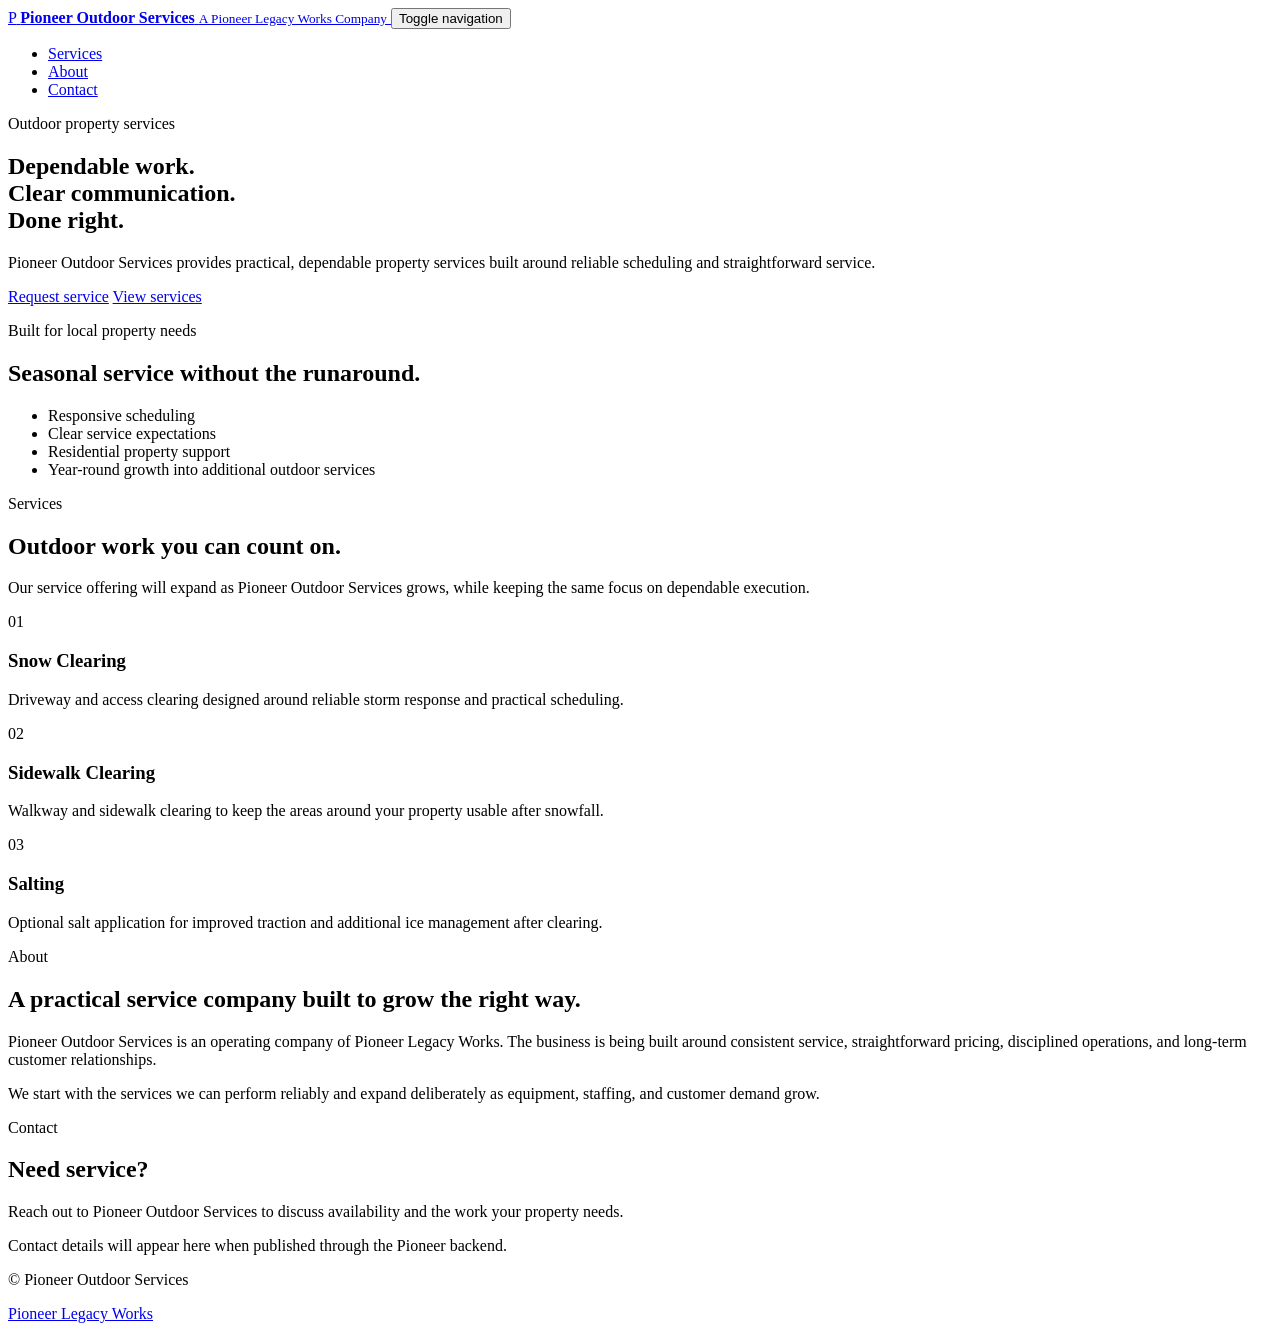
==== index.html @ f553a7f9 "Create Pioneer Outdoor Services homepage" ====
<!DOCTYPE html>
<html lang="en">
<head>
  <meta charset="UTF-8">
  <meta name="viewport" content="width=device-width, initial-scale=1.0">
  <meta name="description" content="Pioneer Outdoor Services provides dependable outdoor property services with practical scheduling, clear communication, and year-round support.">
  <title>Pioneer Outdoor Services</title>
  <link rel="stylesheet" href="styles.css">
  <script src="app.js" defer></script>
</head>
<body>
  <header class="site-header">
    <nav class="navbar page-shell" aria-label="Main navigation">
      <a class="brand" href="#top" aria-label="Pioneer Outdoor Services home">
        <span class="brand-mark" aria-hidden="true">P</span>
        <span class="brand-copy">
          <strong data-business-name>Pioneer Outdoor Services</strong>
          <small>A Pioneer Legacy Works Company</small>
        </span>
      </a>

      <button class="nav-toggle" type="button" aria-expanded="false" aria-controls="main-nav">
        <span class="sr-only">Toggle navigation</span>
        <span></span><span></span><span></span>
      </button>

      <ul class="nav-links" id="main-nav">
        <li><a href="#services">Services</a></li>
        <li><a href="#about">About</a></li>
        <li><a href="#contact">Contact</a></li>
      </ul>
    </nav>
  </header>

  <main id="top">
    <section class="hero">
      <div class="page-shell hero-layout">
        <div class="hero-copy">
          <p class="eyebrow">Outdoor property services</p>
          <h1>Dependable work.<br>Clear communication.<br>Done right.</h1>
          <p class="hero-lead" data-business-description>
            Pioneer Outdoor Services provides practical, dependable property services built around reliable scheduling and straightforward service.
          </p>
          <div class="hero-actions">
            <a class="button button-primary" href="#contact">Request service</a>
            <a class="button button-secondary" href="#services">View services</a>
          </div>
        </div>

        <aside class="hero-card" aria-label="Pioneer Outdoor Services highlights">
          <p class="card-kicker">Built for local property needs</p>
          <h2>Seasonal service without the runaround.</h2>
          <ul>
            <li>Responsive scheduling</li>
            <li>Clear service expectations</li>
            <li>Residential property support</li>
            <li>Year-round growth into additional outdoor services</li>
          </ul>
        </aside>
      </div>
    </section>

    <section class="section" id="services" aria-labelledby="services-heading">
      <div class="page-shell">
        <div class="section-heading">
          <div>
            <p class="section-label">Services</p>
            <h2 id="services-heading">Outdoor work you can count on.</h2>
          </div>
          <p>Our service offering will expand as Pioneer Outdoor Services grows, while keeping the same focus on dependable execution.</p>
        </div>

        <div class="service-grid">
          <article class="service-card">
            <span class="service-number">01</span>
            <h3>Snow Clearing</h3>
            <p>Driveway and access clearing designed around reliable storm response and practical scheduling.</p>
          </article>
          <article class="service-card">
            <span class="service-number">02</span>
            <h3>Sidewalk Clearing</h3>
            <p>Walkway and sidewalk clearing to keep the areas around your property usable after snowfall.</p>
          </article>
          <article class="service-card">
            <span class="service-number">03</span>
            <h3>Salting</h3>
            <p>Optional salt application for improved traction and additional ice management after clearing.</p>
          </article>
        </div>
      </div>
    </section>

    <section class="section section-dark" id="about" aria-labelledby="about-heading">
      <div class="page-shell about-layout">
        <div>
          <p class="section-label">About</p>
          <h2 id="about-heading">A practical service company built to grow the right way.</h2>
        </div>
        <div class="about-copy">
          <p>Pioneer Outdoor Services is an operating company of Pioneer Legacy Works. The business is being built around consistent service, straightforward pricing, disciplined operations, and long-term customer relationships.</p>
          <p>We start with the services we can perform reliably and expand deliberately as equipment, staffing, and customer demand grow.</p>
        </div>
      </div>
    </section>

    <section class="section" id="contact" aria-labelledby="contact-heading">
      <div class="page-shell contact-panel">
        <div>
          <p class="section-label">Contact</p>
          <h2 id="contact-heading">Need service?</h2>
          <p>Reach out to Pioneer Outdoor Services to discuss availability and the work your property needs.</p>
        </div>

        <div class="contact-card" id="contact-card">
          <p class="contact-placeholder">Contact details will appear here when published through the Pioneer backend.</p>
        </div>
      </div>
    </section>
  </main>

  <footer class="site-footer">
    <div class="page-shell footer-row">
      <p>&copy; <span id="year"></span> <span data-business-name>Pioneer Outdoor Services</span></p>
      <a href="https://pioneerlegacyworks.com">Pioneer Legacy Works</a>
    </div>
  </footer>
</body>
</html>
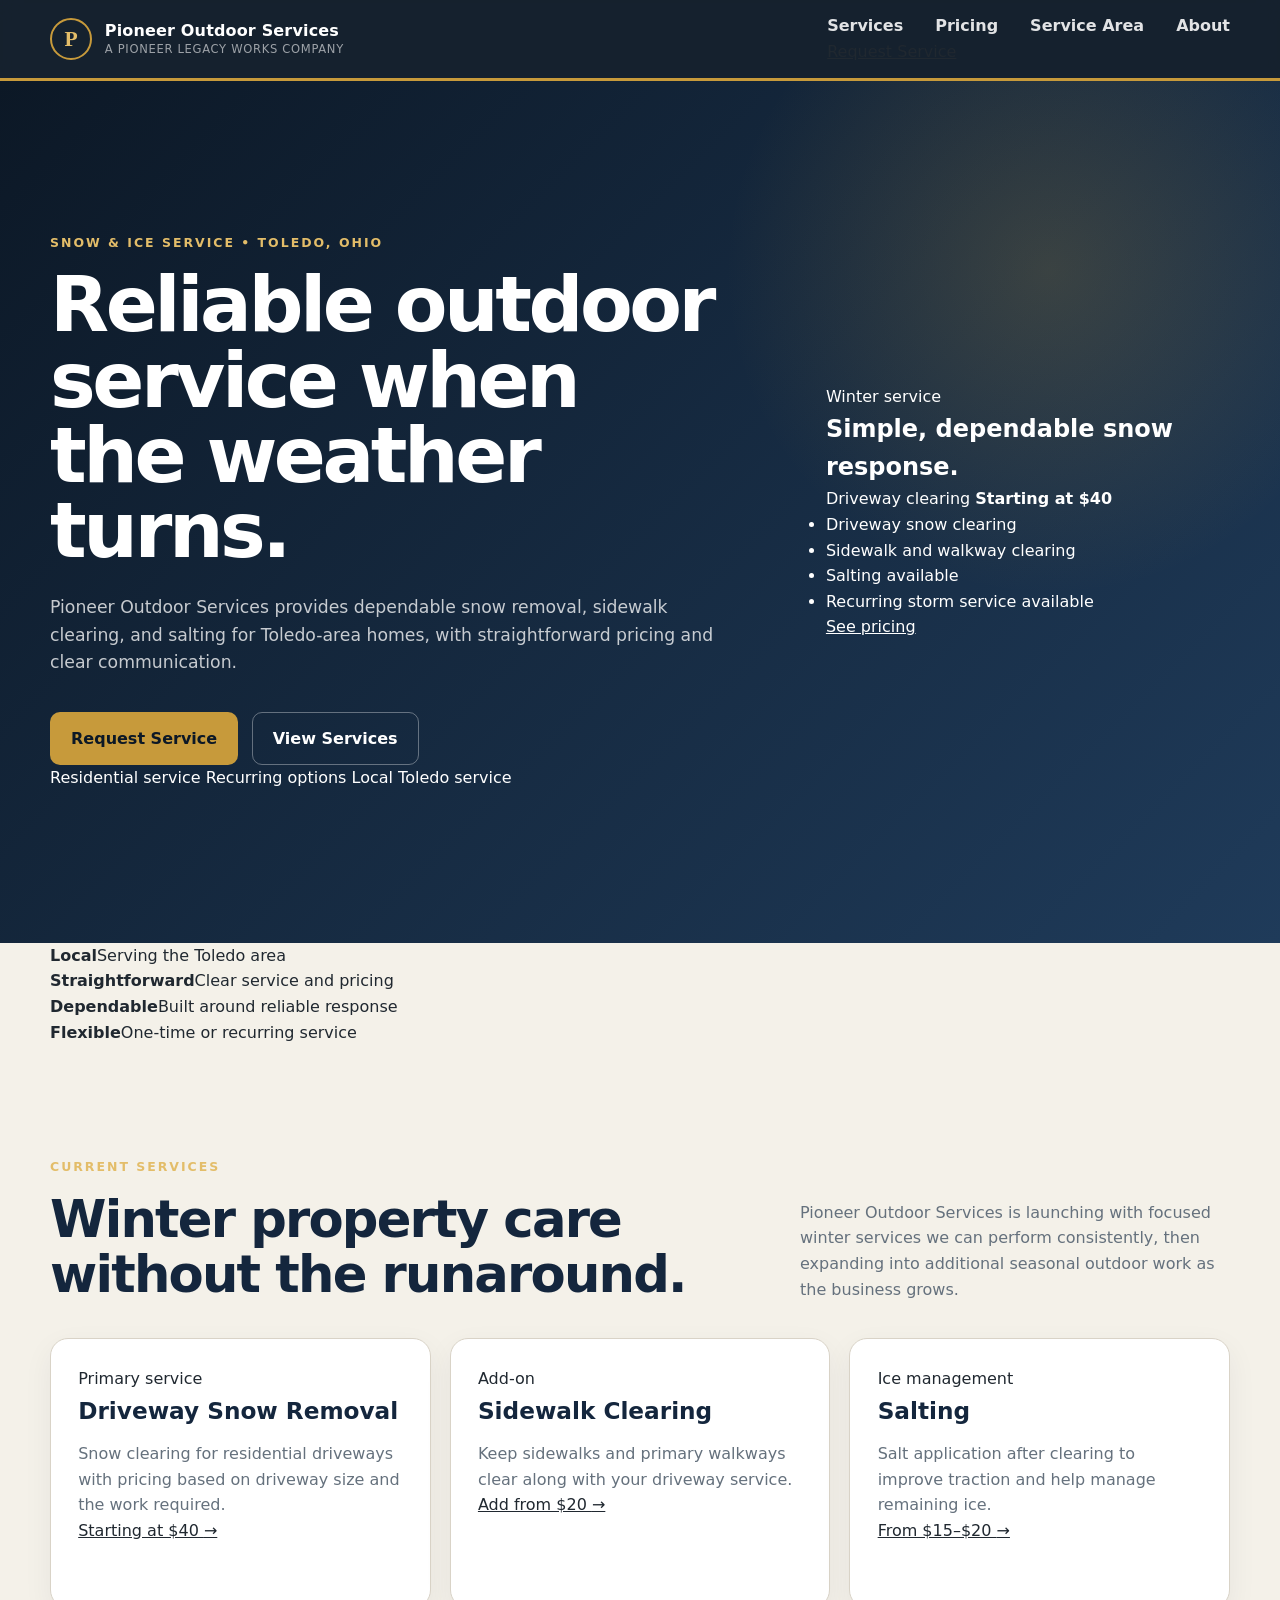
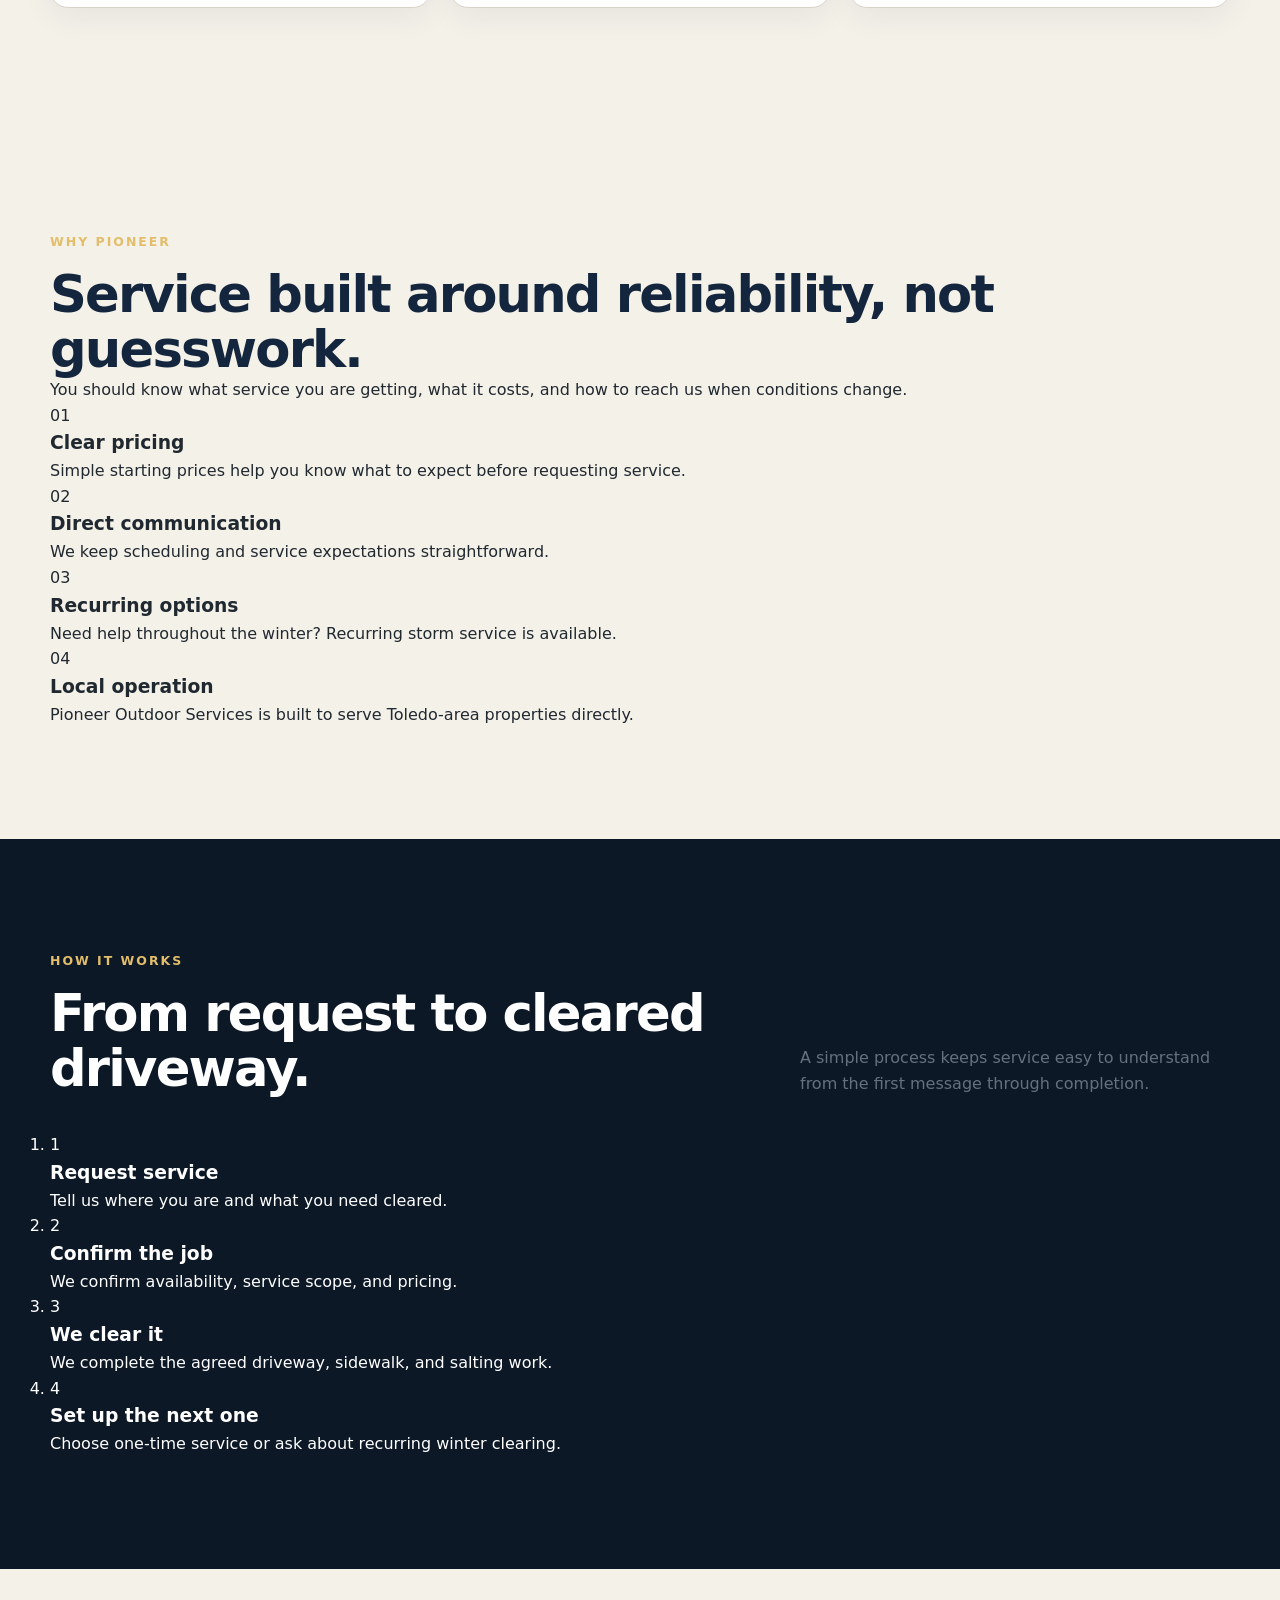
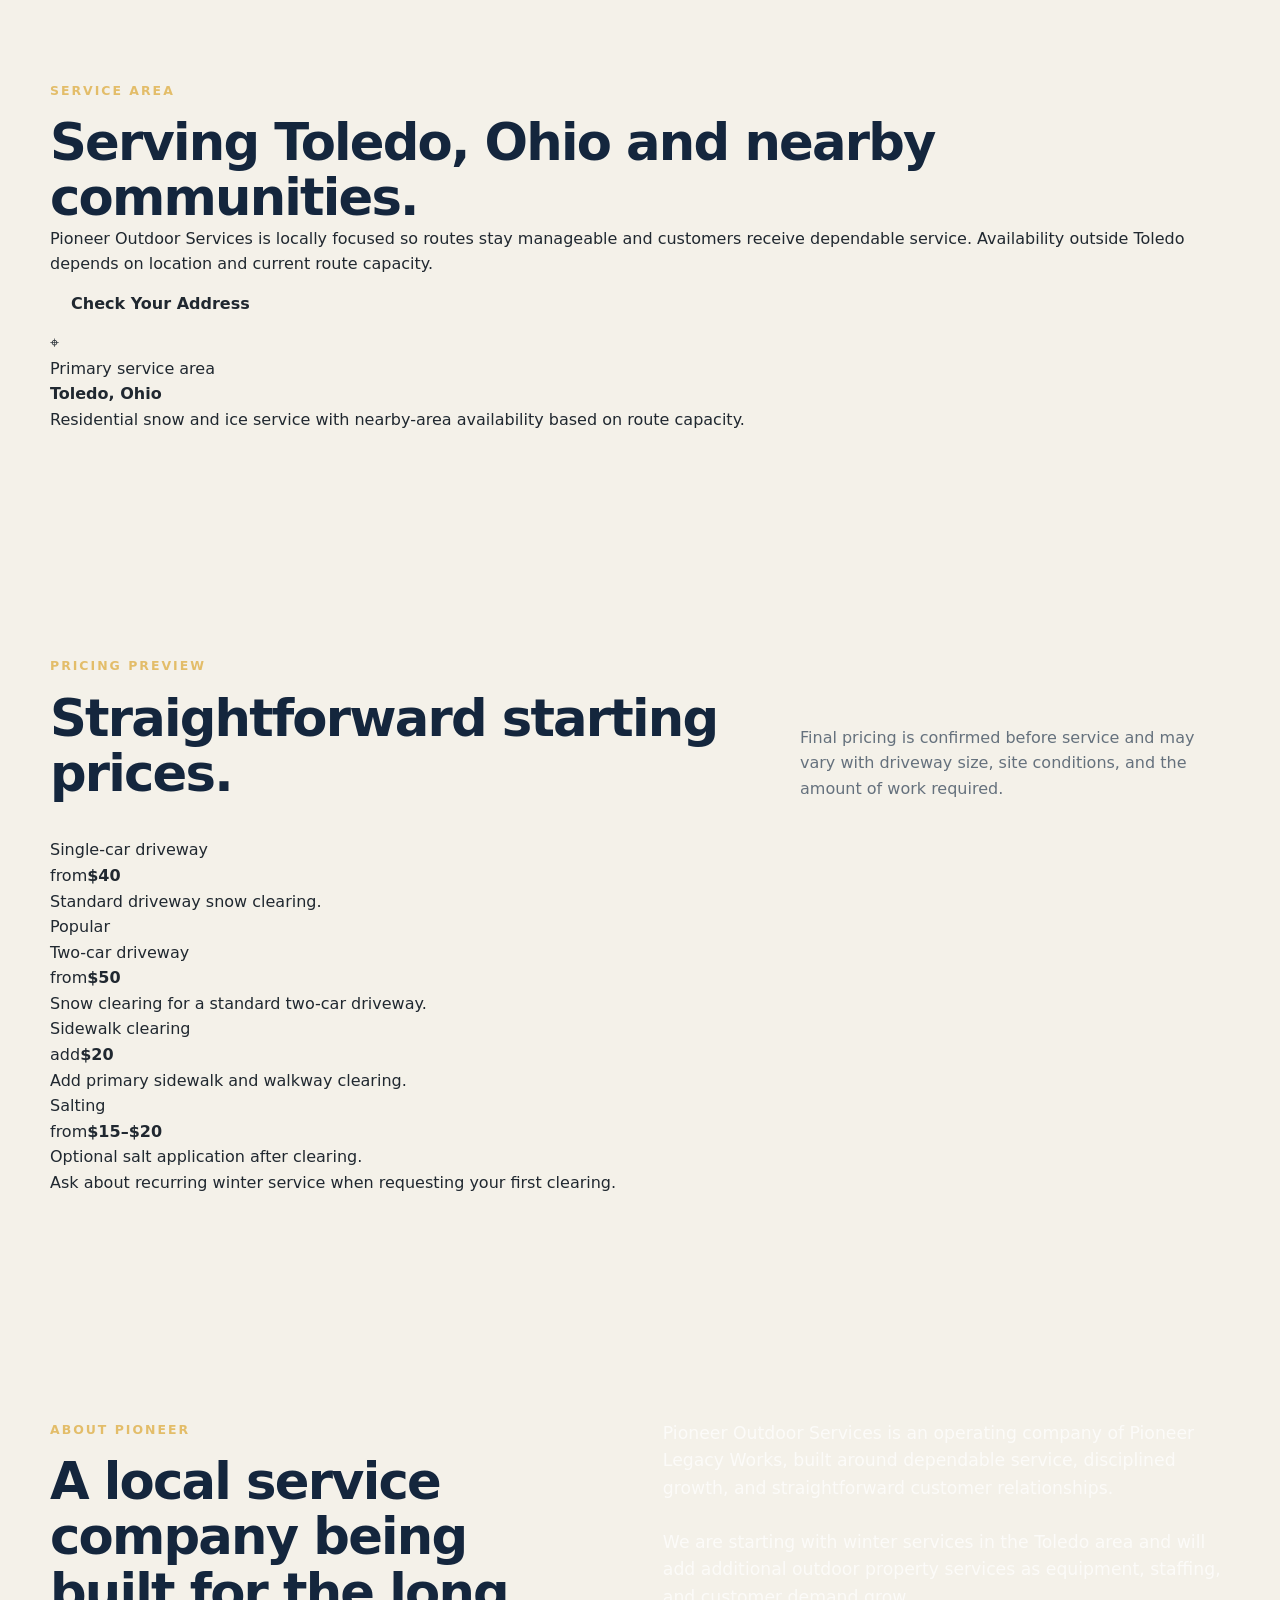
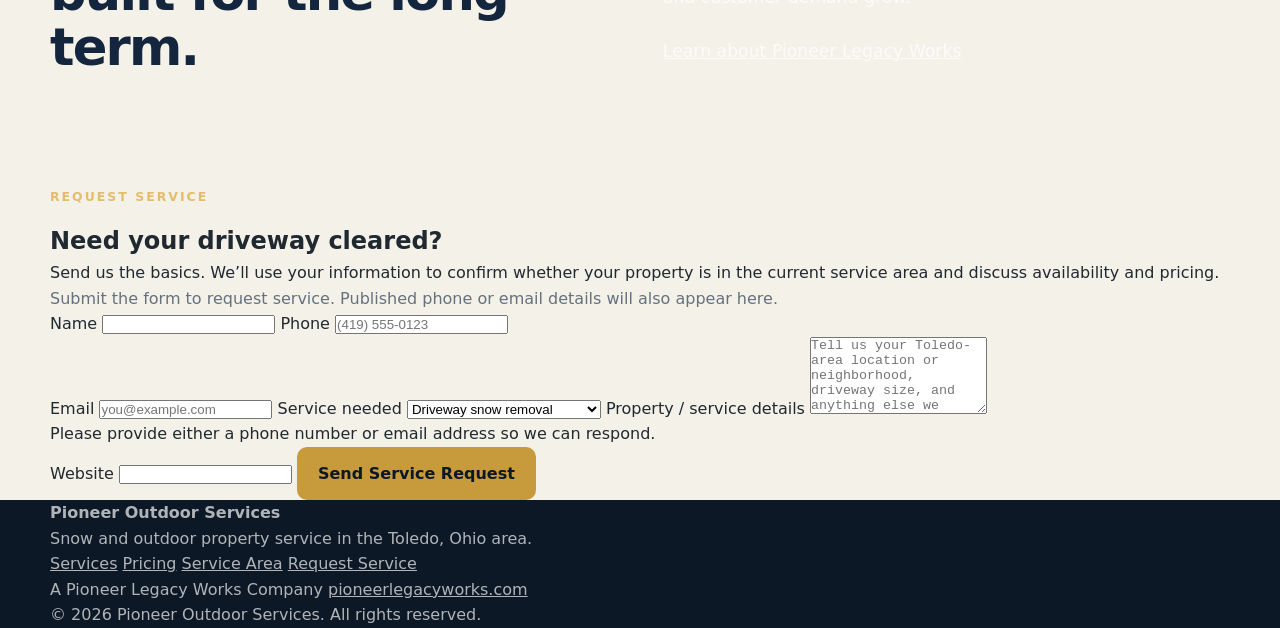
==== commit 5abcf1af: "Build conversion-focused Outdoor Services homepage" ====
--- a/index.html
+++ b/index.html
@@ -3,8 +3,8 @@
 <head>
   <meta charset="UTF-8">
   <meta name="viewport" content="width=device-width, initial-scale=1.0">
-  <meta name="description" content="Pioneer Outdoor Services provides dependable outdoor property services with practical scheduling, clear communication, and year-round support.">
-  <title>Pioneer Outdoor Services</title>
+  <meta name="description" content="Pioneer Outdoor Services provides reliable snow removal, sidewalk clearing, and salting in Toledo, Ohio.">
+  <title>Pioneer Outdoor Services | Toledo, Ohio</title>
   <link rel="stylesheet" href="styles.css">
   <script src="app.js" defer></script>
 </head>
@@ -21,42 +21,67 @@
 
       <button class="nav-toggle" type="button" aria-expanded="false" aria-controls="main-nav">
         <span class="sr-only">Toggle navigation</span>
-        <span></span><span></span><span></span>
+        <span aria-hidden="true"></span>
+        <span aria-hidden="true"></span>
+        <span aria-hidden="true"></span>
       </button>
 
-      <ul class="nav-links" id="main-nav">
-        <li><a href="#services">Services</a></li>
-        <li><a href="#about">About</a></li>
-        <li><a href="#contact">Contact</a></li>
-      </ul>
+      <div class="nav-menu" id="main-nav">
+        <ul class="nav-links">
+          <li><a href="#services">Services</a></li>
+          <li><a href="#pricing">Pricing</a></li>
+          <li><a href="#service-area">Service Area</a></li>
+          <li><a href="#about">About</a></li>
+        </ul>
+        <a class="nav-cta" href="#request-service">Request Service</a>
+      </div>
     </nav>
   </header>
 
   <main id="top">
-    <section class="hero">
+    <section class="hero" aria-labelledby="hero-heading">
       <div class="page-shell hero-layout">
         <div class="hero-copy">
-          <p class="eyebrow">Outdoor property services</p>
-          <h1>Dependable work.<br>Clear communication.<br>Done right.</h1>
+          <p class="eyebrow">Snow & ice service • Toledo, Ohio</p>
+          <h1 id="hero-heading">Reliable outdoor service when the weather turns.</h1>
           <p class="hero-lead" data-business-description>
-            Pioneer Outdoor Services provides practical, dependable property services built around reliable scheduling and straightforward service.
+            Pioneer Outdoor Services provides dependable snow removal, sidewalk clearing, and salting for Toledo-area homes, with straightforward pricing and clear communication.
           </p>
           <div class="hero-actions">
-            <a class="button button-primary" href="#contact">Request service</a>
-            <a class="button button-secondary" href="#services">View services</a>
-          </div>
-        </div>
-
-        <aside class="hero-card" aria-label="Pioneer Outdoor Services highlights">
-          <p class="card-kicker">Built for local property needs</p>
-          <h2>Seasonal service without the runaround.</h2>
-          <ul>
-            <li>Responsive scheduling</li>
-            <li>Clear service expectations</li>
-            <li>Residential property support</li>
-            <li>Year-round growth into additional outdoor services</li>
+            <a class="button button-primary" href="#request-service">Request Service</a>
+            <a class="button button-secondary" href="#services">View Services</a>
+          </div>
+          <div class="hero-meta" aria-label="Service highlights">
+            <span>Residential service</span>
+            <span>Recurring options</span>
+            <span>Local Toledo service</span>
+          </div>
+        </div>
+
+        <aside class="hero-panel" aria-label="Winter service summary">
+          <p class="panel-label">Winter service</p>
+          <h2>Simple, dependable snow response.</h2>
+          <div class="hero-price">
+            <span>Driveway clearing</span>
+            <strong>Starting at $40</strong>
+          </div>
+          <ul class="check-list">
+            <li>Driveway snow clearing</li>
+            <li>Sidewalk and walkway clearing</li>
+            <li>Salting available</li>
+            <li>Recurring storm service available</li>
           </ul>
+          <a class="text-link" href="#pricing">See pricing</a>
         </aside>
+      </div>
+    </section>
+
+    <section class="trust-strip" aria-label="Why choose Pioneer Outdoor Services">
+      <div class="page-shell trust-grid">
+        <div><strong>Local</strong><span>Serving the Toledo area</span></div>
+        <div><strong>Straightforward</strong><span>Clear service and pricing</span></div>
+        <div><strong>Dependable</strong><span>Built around reliable response</span></div>
+        <div><strong>Flexible</strong><span>One-time or recurring service</span></div>
       </div>
     </section>
 
@@ -64,64 +89,253 @@
       <div class="page-shell">
         <div class="section-heading">
           <div>
-            <p class="section-label">Services</p>
-            <h2 id="services-heading">Outdoor work you can count on.</h2>
-          </div>
-          <p>Our service offering will expand as Pioneer Outdoor Services grows, while keeping the same focus on dependable execution.</p>
+            <p class="section-label">Current services</p>
+            <h2 id="services-heading">Winter property care without the runaround.</h2>
+          </div>
+          <p>Pioneer Outdoor Services is launching with focused winter services we can perform consistently, then expanding into additional seasonal outdoor work as the business grows.</p>
         </div>
 
         <div class="service-grid">
+          <article class="service-card featured-card">
+            <span class="service-tag">Primary service</span>
+            <h3>Driveway Snow Removal</h3>
+            <p>Snow clearing for residential driveways with pricing based on driveway size and the work required.</p>
+            <a href="#pricing">Starting at $40 <span aria-hidden="true">→</span></a>
+          </article>
+
           <article class="service-card">
-            <span class="service-number">01</span>
-            <h3>Snow Clearing</h3>
-            <p>Driveway and access clearing designed around reliable storm response and practical scheduling.</p>
-          </article>
+            <span class="service-tag">Add-on</span>
+            <h3>Sidewalk Clearing</h3>
+            <p>Keep sidewalks and primary walkways clear along with your driveway service.</p>
+            <a href="#pricing">Add from $20 <span aria-hidden="true">→</span></a>
+          </article>
+
           <article class="service-card">
-            <span class="service-number">02</span>
-            <h3>Sidewalk Clearing</h3>
-            <p>Walkway and sidewalk clearing to keep the areas around your property usable after snowfall.</p>
-          </article>
-          <article class="service-card">
-            <span class="service-number">03</span>
+            <span class="service-tag">Ice management</span>
             <h3>Salting</h3>
-            <p>Optional salt application for improved traction and additional ice management after clearing.</p>
-          </article>
-        </div>
-      </div>
-    </section>
-
-    <section class="section section-dark" id="about" aria-labelledby="about-heading">
+            <p>Salt application after clearing to improve traction and help manage remaining ice.</p>
+            <a href="#pricing">From $15–$20 <span aria-hidden="true">→</span></a>
+          </article>
+        </div>
+      </div>
+    </section>
+
+    <section class="section section-soft" id="why-pioneer" aria-labelledby="why-heading">
+      <div class="page-shell why-layout">
+        <div>
+          <p class="section-label">Why Pioneer</p>
+          <h2 id="why-heading">Service built around reliability, not guesswork.</h2>
+          <p class="section-intro">You should know what service you are getting, what it costs, and how to reach us when conditions change.</p>
+        </div>
+
+        <div class="reason-grid">
+          <article>
+            <span>01</span>
+            <h3>Clear pricing</h3>
+            <p>Simple starting prices help you know what to expect before requesting service.</p>
+          </article>
+          <article>
+            <span>02</span>
+            <h3>Direct communication</h3>
+            <p>We keep scheduling and service expectations straightforward.</p>
+          </article>
+          <article>
+            <span>03</span>
+            <h3>Recurring options</h3>
+            <p>Need help throughout the winter? Recurring storm service is available.</p>
+          </article>
+          <article>
+            <span>04</span>
+            <h3>Local operation</h3>
+            <p>Pioneer Outdoor Services is built to serve Toledo-area properties directly.</p>
+          </article>
+        </div>
+      </div>
+    </section>
+
+    <section class="section section-dark" id="how-it-works" aria-labelledby="process-heading">
+      <div class="page-shell">
+        <div class="section-heading dark-heading">
+          <div>
+            <p class="section-label">How it works</p>
+            <h2 id="process-heading">From request to cleared driveway.</h2>
+          </div>
+          <p>A simple process keeps service easy to understand from the first message through completion.</p>
+        </div>
+
+        <ol class="process-grid">
+          <li>
+            <span class="process-number">1</span>
+            <h3>Request service</h3>
+            <p>Tell us where you are and what you need cleared.</p>
+          </li>
+          <li>
+            <span class="process-number">2</span>
+            <h3>Confirm the job</h3>
+            <p>We confirm availability, service scope, and pricing.</p>
+          </li>
+          <li>
+            <span class="process-number">3</span>
+            <h3>We clear it</h3>
+            <p>We complete the agreed driveway, sidewalk, and salting work.</p>
+          </li>
+          <li>
+            <span class="process-number">4</span>
+            <h3>Set up the next one</h3>
+            <p>Choose one-time service or ask about recurring winter clearing.</p>
+          </li>
+        </ol>
+      </div>
+    </section>
+
+    <section class="section" id="service-area" aria-labelledby="area-heading">
+      <div class="page-shell area-layout">
+        <div>
+          <p class="section-label">Service area</p>
+          <h2 id="area-heading">Serving Toledo, Ohio and nearby communities.</h2>
+          <p>Pioneer Outdoor Services is locally focused so routes stay manageable and customers receive dependable service. Availability outside Toledo depends on location and current route capacity.</p>
+          <a class="button button-outline" href="#request-service">Check Your Address</a>
+        </div>
+
+        <div class="area-card">
+          <span class="area-pin" aria-hidden="true">⌖</span>
+          <p class="area-kicker">Primary service area</p>
+          <strong>Toledo, Ohio</strong>
+          <p>Residential snow and ice service with nearby-area availability based on route capacity.</p>
+        </div>
+      </div>
+    </section>
+
+    <section class="section pricing-section" id="pricing" aria-labelledby="pricing-heading">
+      <div class="page-shell">
+        <div class="section-heading">
+          <div>
+            <p class="section-label">Pricing preview</p>
+            <h2 id="pricing-heading">Straightforward starting prices.</h2>
+          </div>
+          <p>Final pricing is confirmed before service and may vary with driveway size, site conditions, and the amount of work required.</p>
+        </div>
+
+        <div class="pricing-grid">
+          <article class="price-card">
+            <p>Single-car driveway</p>
+            <div class="price"><span>from</span><strong>$40</strong></div>
+            <p>Standard driveway snow clearing.</p>
+          </article>
+          <article class="price-card price-card-featured">
+            <span class="price-badge">Popular</span>
+            <p>Two-car driveway</p>
+            <div class="price"><span>from</span><strong>$50</strong></div>
+            <p>Snow clearing for a standard two-car driveway.</p>
+          </article>
+          <article class="price-card">
+            <p>Sidewalk clearing</p>
+            <div class="price"><span>add</span><strong>$20</strong></div>
+            <p>Add primary sidewalk and walkway clearing.</p>
+          </article>
+          <article class="price-card">
+            <p>Salting</p>
+            <div class="price"><span>from</span><strong>$15–$20</strong></div>
+            <p>Optional salt application after clearing.</p>
+          </article>
+        </div>
+
+        <p class="pricing-note">Ask about recurring winter service when requesting your first clearing.</p>
+      </div>
+    </section>
+
+    <section class="section section-soft" id="about" aria-labelledby="about-heading">
       <div class="page-shell about-layout">
         <div>
-          <p class="section-label">About</p>
-          <h2 id="about-heading">A practical service company built to grow the right way.</h2>
+          <p class="section-label">About Pioneer</p>
+          <h2 id="about-heading">A local service company being built for the long term.</h2>
         </div>
         <div class="about-copy">
-          <p>Pioneer Outdoor Services is an operating company of Pioneer Legacy Works. The business is being built around consistent service, straightforward pricing, disciplined operations, and long-term customer relationships.</p>
-          <p>We start with the services we can perform reliably and expand deliberately as equipment, staffing, and customer demand grow.</p>
-        </div>
-      </div>
-    </section>
-
-    <section class="section" id="contact" aria-labelledby="contact-heading">
-      <div class="page-shell contact-panel">
-        <div>
-          <p class="section-label">Contact</p>
-          <h2 id="contact-heading">Need service?</h2>
-          <p>Reach out to Pioneer Outdoor Services to discuss availability and the work your property needs.</p>
-        </div>
-
-        <div class="contact-card" id="contact-card">
-          <p class="contact-placeholder">Contact details will appear here when published through the Pioneer backend.</p>
-        </div>
+          <p>Pioneer Outdoor Services is an operating company of Pioneer Legacy Works, built around dependable service, disciplined growth, and straightforward customer relationships.</p>
+          <p>We are starting with winter services in the Toledo area and will add additional outdoor property services as equipment, staffing, and customer demand grow.</p>
+          <a class="text-link dark-link" href="https://pioneerlegacyworks.com">Learn about Pioneer Legacy Works</a>
+        </div>
+      </div>
+    </section>
+
+    <section class="request-section" id="request-service" aria-labelledby="request-heading">
+      <div class="page-shell request-layout">
+        <div class="request-copy">
+          <p class="section-label">Request service</p>
+          <h2 id="request-heading">Need your driveway cleared?</h2>
+          <p>Send us the basics. We’ll use your information to confirm whether your property is in the current service area and discuss availability and pricing.</p>
+
+          <div class="contact-details" id="contact-details" aria-live="polite">
+            <p class="contact-placeholder">Submit the form to request service. Published phone or email details will also appear here.</p>
+          </div>
+        </div>
+
+        <form class="request-form" id="service-request-form" novalidate>
+          <div class="form-row">
+            <label>
+              <span>Name</span>
+              <input type="text" name="name" autocomplete="name" maxlength="120" required>
+            </label>
+            <label>
+              <span>Phone</span>
+              <input type="tel" name="phone" autocomplete="tel" maxlength="40" placeholder="(419) 555-0123">
+            </label>
+          </div>
+
+          <label>
+            <span>Email</span>
+            <input type="email" name="email" autocomplete="email" maxlength="254" placeholder="you@example.com">
+          </label>
+
+          <label>
+            <span>Service needed</span>
+            <select name="service">
+              <option value="Driveway snow removal">Driveway snow removal</option>
+              <option value="Driveway and sidewalk clearing">Driveway + sidewalk clearing</option>
+              <option value="Snow clearing and salting">Snow clearing + salting</option>
+              <option value="Recurring winter service">Recurring winter service</option>
+              <option value="General inquiry">General inquiry</option>
+            </select>
+          </label>
+
+          <label>
+            <span>Property / service details</span>
+            <textarea name="details" rows="5" maxlength="4500" required placeholder="Tell us your Toledo-area location or neighborhood, driveway size, and anything else we should know."></textarea>
+          </label>
+
+          <p class="form-hint">Please provide either a phone number or email address so we can respond.</p>
+
+          <label class="honeypot" aria-hidden="true">
+            <span>Website</span>
+            <input type="text" name="website" tabindex="-1" autocomplete="off">
+          </label>
+
+          <button class="button button-primary form-submit" type="submit">Send Service Request</button>
+          <p class="form-status" id="form-status" role="status" aria-live="polite"></p>
+        </form>
       </div>
     </section>
   </main>
 
   <footer class="site-footer">
-    <div class="page-shell footer-row">
-      <p>&copy; <span id="year"></span> <span data-business-name>Pioneer Outdoor Services</span></p>
-      <a href="https://pioneerlegacyworks.com">Pioneer Legacy Works</a>
+    <div class="page-shell footer-grid">
+      <div>
+        <strong data-business-name>Pioneer Outdoor Services</strong>
+        <p>Snow and outdoor property service in the Toledo, Ohio area.</p>
+      </div>
+      <nav aria-label="Footer navigation">
+        <a href="#services">Services</a>
+        <a href="#pricing">Pricing</a>
+        <a href="#service-area">Service Area</a>
+        <a href="#request-service">Request Service</a>
+      </nav>
+      <div class="footer-parent">
+        <span>A Pioneer Legacy Works Company</span>
+        <a href="https://pioneerlegacyworks.com">pioneerlegacyworks.com</a>
+      </div>
+    </div>
+    <div class="page-shell footer-bottom">
+      <p>&copy; <span id="year"></span> <span data-business-name>Pioneer Outdoor Services</span>. All rights reserved.</p>
     </div>
   </footer>
 </body>
--- a/styles.css
+++ b/styles.css
@@ -0,0 +1,499 @@
+:root {
+  --navy: #14263d;
+  --navy-deep: #0c1826;
+  --navy-soft: #1f3b5a;
+  --gold: #c79a3b;
+  --gold-light: #e3bd69;
+  --cream: #f4f1e9;
+  --cream-deep: #e8e1d3;
+  --white: #ffffff;
+  --charcoal: #202830;
+  --slate: #65717d;
+  --border: #d9d3c7;
+  --shadow: 0 22px 55px rgba(12, 24, 38, 0.14);
+  --radius: 18px;
+  --page-width: 1180px;
+}
+
+* {
+  box-sizing: border-box;
+  margin: 0;
+  padding: 0;
+}
+
+html {
+  scroll-behavior: smooth;
+}
+
+body {
+  min-height: 100vh;
+  font-family: Inter, ui-sans-serif, system-ui, -apple-system, BlinkMacSystemFont, "Segoe UI", sans-serif;
+  color: var(--charcoal);
+  background: var(--cream);
+  line-height: 1.6;
+}
+
+a {
+  color: inherit;
+}
+
+button,
+a {
+  font: inherit;
+}
+
+.page-shell {
+  width: min(calc(100% - 2.5rem), var(--page-width));
+  margin-inline: auto;
+}
+
+.sr-only {
+  position: absolute;
+  width: 1px;
+  height: 1px;
+  padding: 0;
+  margin: -1px;
+  overflow: hidden;
+  clip: rect(0, 0, 0, 0);
+  white-space: nowrap;
+  border: 0;
+}
+
+.site-header {
+  position: sticky;
+  top: 0;
+  z-index: 20;
+  background: rgba(12, 24, 38, 0.96);
+  border-bottom: 3px solid var(--gold);
+  backdrop-filter: blur(10px);
+}
+
+.navbar {
+  position: relative;
+  min-height: 78px;
+  display: flex;
+  align-items: center;
+  justify-content: space-between;
+  gap: 2rem;
+}
+
+.brand {
+  display: inline-flex;
+  align-items: center;
+  gap: 0.8rem;
+  color: var(--white);
+  text-decoration: none;
+}
+
+.brand-mark {
+  display: grid;
+  place-items: center;
+  width: 42px;
+  height: 42px;
+  border: 2px solid var(--gold);
+  border-radius: 50%;
+  color: var(--gold-light);
+  font-family: Georgia, "Times New Roman", serif;
+  font-size: 1.35rem;
+  font-weight: 700;
+}
+
+.brand-copy {
+  display: grid;
+  line-height: 1.15;
+}
+
+.brand-copy strong {
+  font-size: 1rem;
+  letter-spacing: 0.01em;
+}
+
+.brand-copy small {
+  margin-top: 0.2rem;
+  color: rgba(255, 255, 255, 0.58);
+  font-size: 0.72rem;
+  letter-spacing: 0.06em;
+  text-transform: uppercase;
+}
+
+.nav-links {
+  display: flex;
+  align-items: center;
+  gap: 2rem;
+  list-style: none;
+}
+
+.nav-links a {
+  color: rgba(255, 255, 255, 0.88);
+  font-weight: 700;
+  text-decoration: none;
+}
+
+.nav-links a:hover,
+.nav-links a:focus-visible {
+  color: var(--gold-light);
+}
+
+.nav-toggle {
+  display: none;
+  width: 44px;
+  height: 44px;
+  border: 1px solid rgba(255, 255, 255, 0.24);
+  border-radius: 10px;
+  background: transparent;
+  cursor: pointer;
+}
+
+.nav-toggle span:not(.sr-only) {
+  display: block;
+  width: 20px;
+  height: 2px;
+  margin: 4px auto;
+  background: var(--white);
+}
+
+.hero {
+  overflow: hidden;
+  background:
+    radial-gradient(circle at 82% 22%, rgba(199, 154, 59, 0.2), transparent 26%),
+    linear-gradient(135deg, var(--navy-deep), var(--navy-soft));
+  color: var(--white);
+}
+
+.hero-layout {
+  display: grid;
+  grid-template-columns: minmax(0, 1.25fr) minmax(320px, 0.75fr);
+  gap: clamp(3rem, 8vw, 7rem);
+  align-items: center;
+  padding-block: clamp(6.5rem, 12vw, 9.5rem);
+}
+
+.eyebrow,
+.section-label,
+.card-kicker {
+  margin-bottom: 0.9rem;
+  color: var(--gold-light);
+  font-size: 0.78rem;
+  font-weight: 800;
+  letter-spacing: 0.16em;
+  text-transform: uppercase;
+}
+
+.hero h1 {
+  max-width: 760px;
+  font-size: clamp(3rem, 6vw, 5.5rem);
+  line-height: 0.98;
+  letter-spacing: -0.045em;
+}
+
+.hero-lead {
+  max-width: 680px;
+  margin-top: 1.6rem;
+  color: rgba(255, 255, 255, 0.76);
+  font-size: 1.08rem;
+}
+
+.hero-actions {
+  display: flex;
+  flex-wrap: wrap;
+  gap: 0.85rem;
+  margin-top: 2.2rem;
+}
+
+.button {
+  display: inline-flex;
+  align-items: center;
+  justify-content: center;
+  min-height: 50px;
+  padding: 0.8rem 1.25rem;
+  border: 1px solid transparent;
+  border-radius: 10px;
+  font-weight: 800;
+  text-decoration: none;
+  transition: transform 150ms ease, background 150ms ease, border-color 150ms ease;
+}
+
+.button:hover,
+.button:focus-visible {
+  transform: translateY(-1px);
+}
+
+.button-primary {
+  background: var(--gold);
+  color: var(--navy-deep);
+}
+
+.button-primary:hover,
+.button-primary:focus-visible {
+  background: var(--gold-light);
+}
+
+.button-secondary {
+  border-color: rgba(255, 255, 255, 0.34);
+  color: var(--white);
+}
+
+.button-secondary:hover,
+.button-secondary:focus-visible {
+  background: rgba(255, 255, 255, 0.07);
+  border-color: rgba(255, 255, 255, 0.58);
+}
+
+.hero-card {
+  position: relative;
+  padding: 2rem;
+  border: 1px solid rgba(255, 255, 255, 0.14);
+  border-radius: var(--radius);
+  background: rgba(255, 255, 255, 0.07);
+  box-shadow: var(--shadow);
+}
+
+.hero-card h2 {
+  font-size: clamp(1.55rem, 3vw, 2.25rem);
+  line-height: 1.16;
+}
+
+.hero-card ul {
+  display: grid;
+  gap: 0.8rem;
+  margin-top: 1.5rem;
+  padding-left: 1.15rem;
+  color: rgba(255, 255, 255, 0.75);
+}
+
+.section {
+  padding-block: clamp(4.5rem, 9vw, 7rem);
+}
+
+.section h2 {
+  color: var(--navy);
+  font-size: clamp(2rem, 4vw, 3.2rem);
+  line-height: 1.08;
+  letter-spacing: -0.035em;
+}
+
+.section-heading {
+  display: flex;
+  justify-content: space-between;
+  gap: 2rem;
+  align-items: end;
+  margin-bottom: 2.25rem;
+}
+
+.section-heading > p {
+  max-width: 430px;
+  color: var(--slate);
+}
+
+.service-grid {
+  display: grid;
+  grid-template-columns: repeat(3, minmax(0, 1fr));
+  gap: 1.2rem;
+}
+
+.service-card {
+  min-height: 270px;
+  padding: 1.7rem;
+  border: 1px solid var(--border);
+  border-radius: var(--radius);
+  background: var(--white);
+  box-shadow: 0 10px 30px rgba(20, 38, 61, 0.06);
+}
+
+.service-number {
+  display: inline-block;
+  margin-bottom: 3rem;
+  color: var(--gold);
+  font-weight: 850;
+  letter-spacing: 0.08em;
+}
+
+.service-card h3 {
+  color: var(--navy);
+  font-size: 1.45rem;
+}
+
+.service-card p {
+  margin-top: 0.75rem;
+  color: var(--slate);
+}
+
+.section-dark {
+  background: var(--navy-deep);
+  color: var(--white);
+}
+
+.section-dark h2 {
+  color: var(--white);
+}
+
+.about-layout {
+  display: grid;
+  grid-template-columns: minmax(0, 0.9fr) minmax(0, 1fr);
+  gap: clamp(2.5rem, 8vw, 7rem);
+}
+
+.about-copy {
+  display: grid;
+  gap: 1rem;
+  color: rgba(255, 255, 255, 0.72);
+  font-size: 1.08rem;
+}
+
+.contact-panel {
+  display: grid;
+  grid-template-columns: minmax(0, 1fr) minmax(300px, 0.7fr);
+  gap: clamp(2.5rem, 8vw, 7rem);
+  align-items: center;
+}
+
+.contact-panel > div:first-child > p:last-child {
+  max-width: 650px;
+  margin-top: 1rem;
+  color: var(--slate);
+}
+
+.contact-card {
+  display: grid;
+  gap: 1rem;
+  padding: 1.6rem;
+  border: 1px solid var(--border);
+  border-radius: var(--radius);
+  background: var(--white);
+  box-shadow: var(--shadow);
+}
+
+.contact-detail {
+  display: grid;
+  gap: 0.15rem;
+}
+
+.contact-detail span {
+  color: var(--slate);
+  font-size: 0.78rem;
+  font-weight: 800;
+  letter-spacing: 0.1em;
+  text-transform: uppercase;
+}
+
+.contact-detail a {
+  color: var(--navy);
+  font-weight: 800;
+  overflow-wrap: anywhere;
+}
+
+.contact-placeholder {
+  color: var(--slate);
+}
+
+.site-footer {
+  background: var(--navy-deep);
+  color: rgba(255, 255, 255, 0.68);
+}
+
+.footer-row {
+  min-height: 78px;
+  display: flex;
+  align-items: center;
+  justify-content: space-between;
+  gap: 1.5rem;
+  font-size: 0.9rem;
+}
+
+.footer-row a {
+  color: rgba(255, 255, 255, 0.86);
+  font-weight: 700;
+}
+
+@media (max-width: 900px) {
+  .hero-layout,
+  .about-layout,
+  .contact-panel {
+    grid-template-columns: 1fr;
+  }
+
+  .hero-card {
+    max-width: 650px;
+  }
+
+  .service-grid {
+    grid-template-columns: repeat(2, minmax(0, 1fr));
+  }
+
+  .section-heading {
+    flex-direction: column;
+    align-items: start;
+  }
+}
+
+@media (max-width: 720px) {
+  .nav-toggle {
+    display: block;
+  }
+
+  .nav-links {
+    position: absolute;
+    top: calc(100% + 3px);
+    left: -1.25rem;
+    right: -1.25rem;
+    display: none;
+    flex-direction: column;
+    align-items: stretch;
+    gap: 0;
+    padding: 0.75rem 1.25rem 1.15rem;
+    background: var(--navy-deep);
+    border-bottom: 1px solid rgba(255, 255, 255, 0.1);
+  }
+
+  .nav-links.is-open {
+    display: flex;
+  }
+
+  .nav-links a {
+    display: block;
+    padding: 0.8rem 0;
+  }
+}
+
+@media (max-width: 560px) {
+  .page-shell {
+    width: min(calc(100% - 1.5rem), var(--page-width));
+  }
+
+  .brand-copy small {
+    display: none;
+  }
+
+  .hero-layout {
+    padding-block: 5.5rem;
+  }
+
+  .hero-actions {
+    flex-direction: column;
+  }
+
+  .service-grid {
+    grid-template-columns: 1fr;
+  }
+
+  .footer-row {
+    align-items: flex-start;
+    flex-direction: column;
+    justify-content: center;
+    padding-block: 1.25rem;
+  }
+}
+
+@media (prefers-reduced-motion: reduce) {
+  html {
+    scroll-behavior: auto;
+  }
+
+  *,
+  *::before,
+  *::after {
+    animation-duration: 0.01ms !important;
+    animation-iteration-count: 1 !important;
+    transition-duration: 0.01ms !important;
+  }
+}
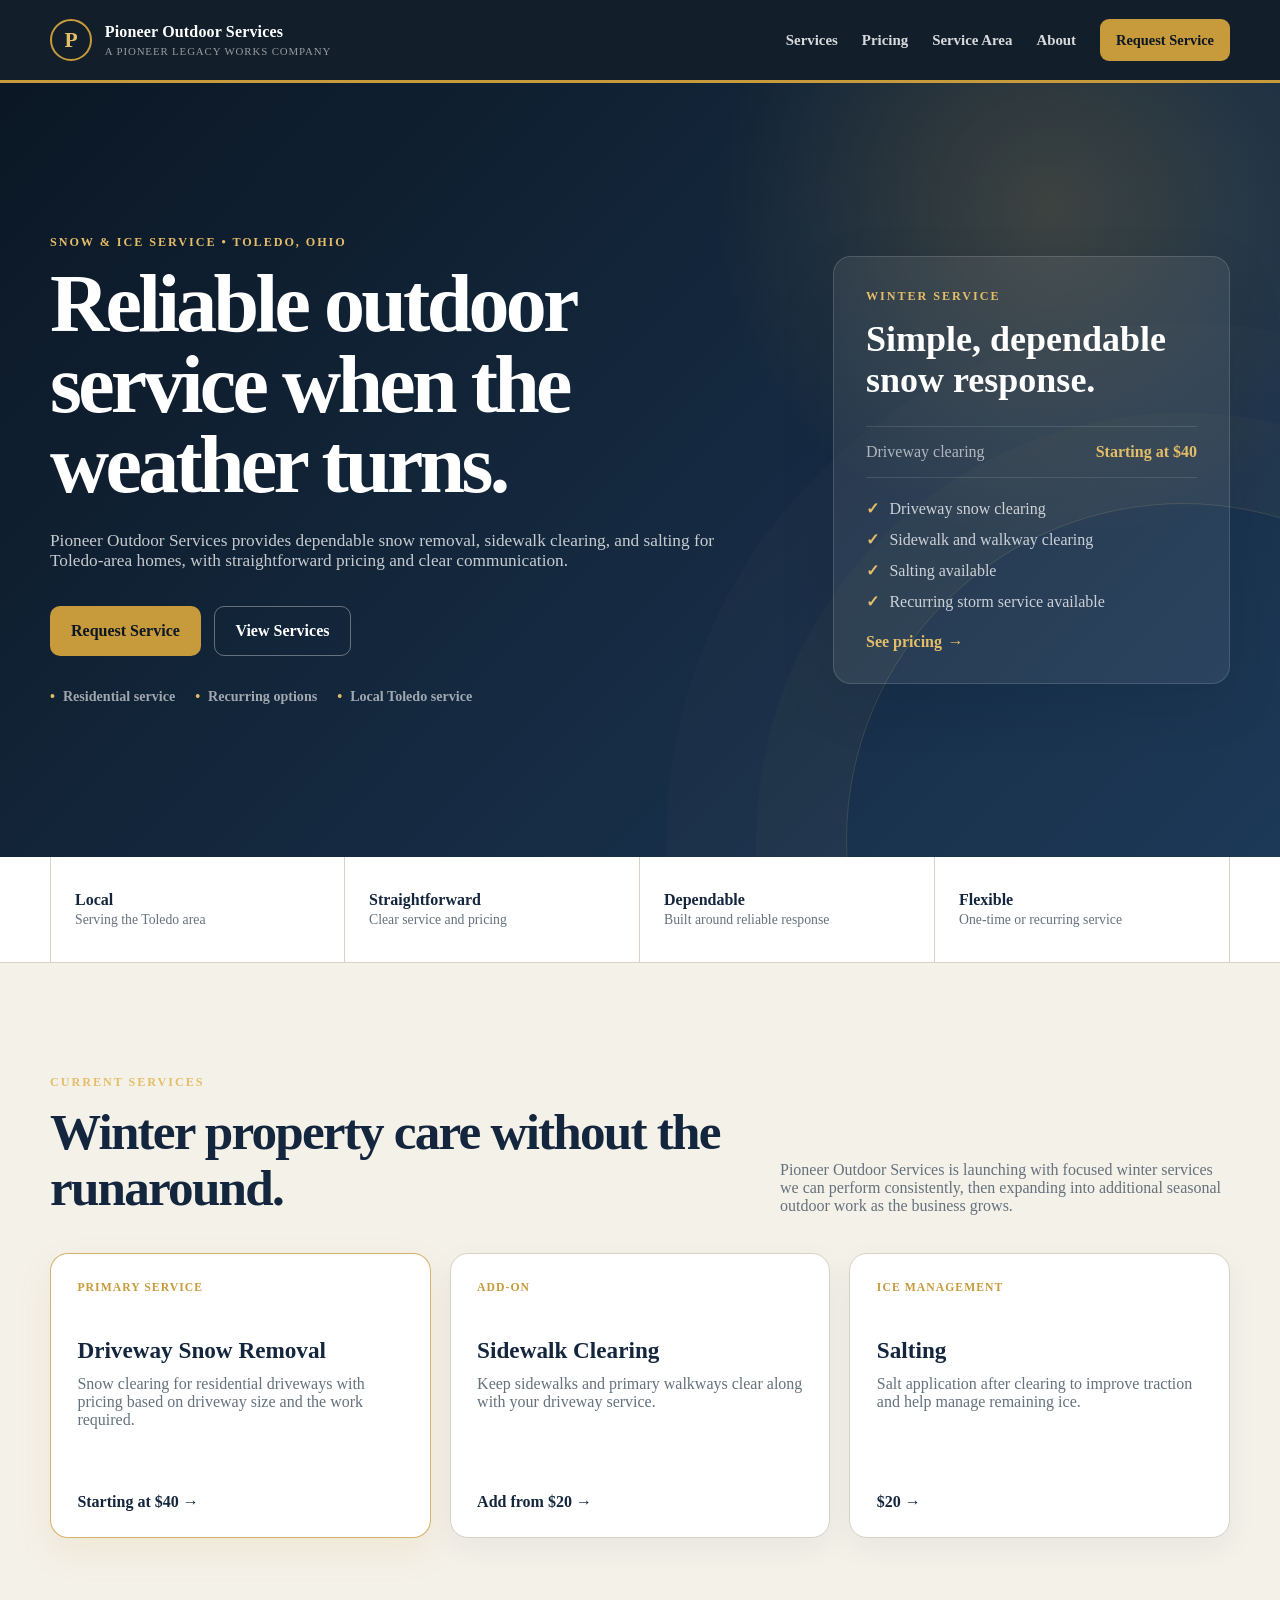
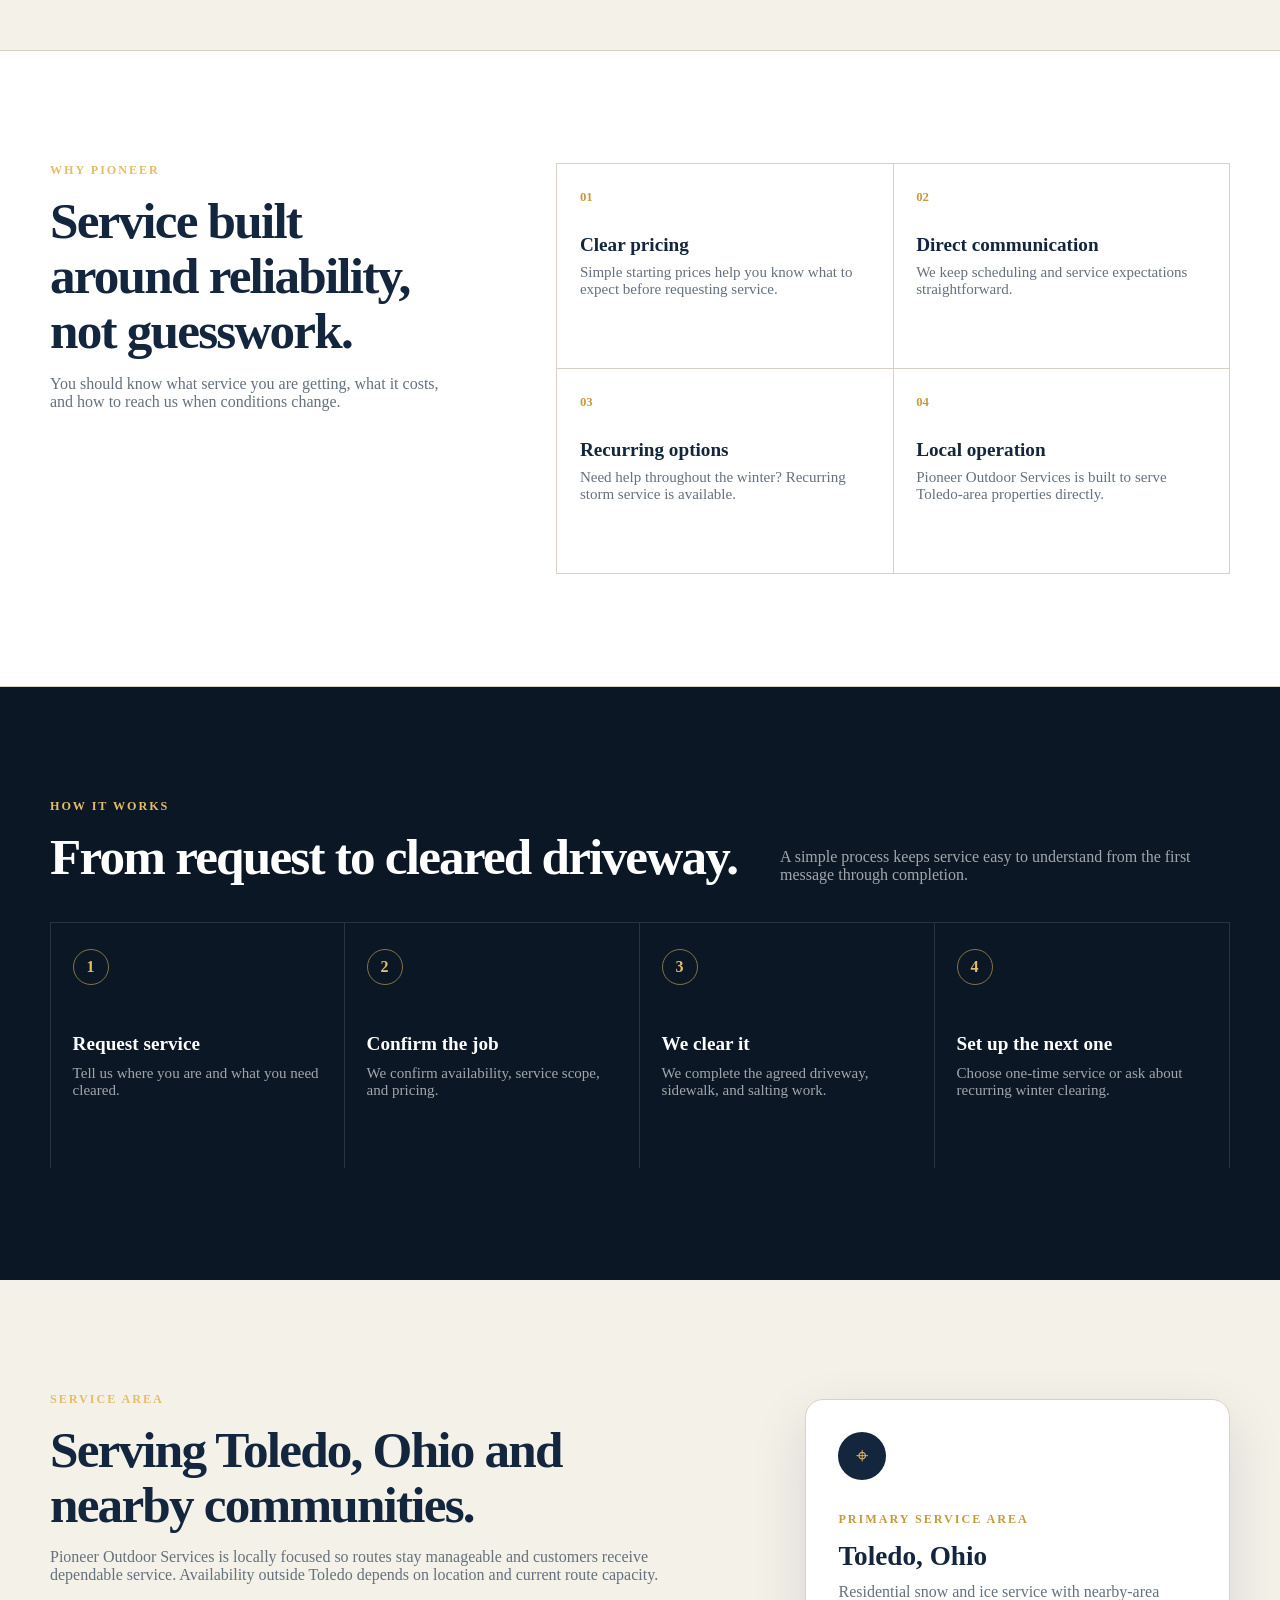
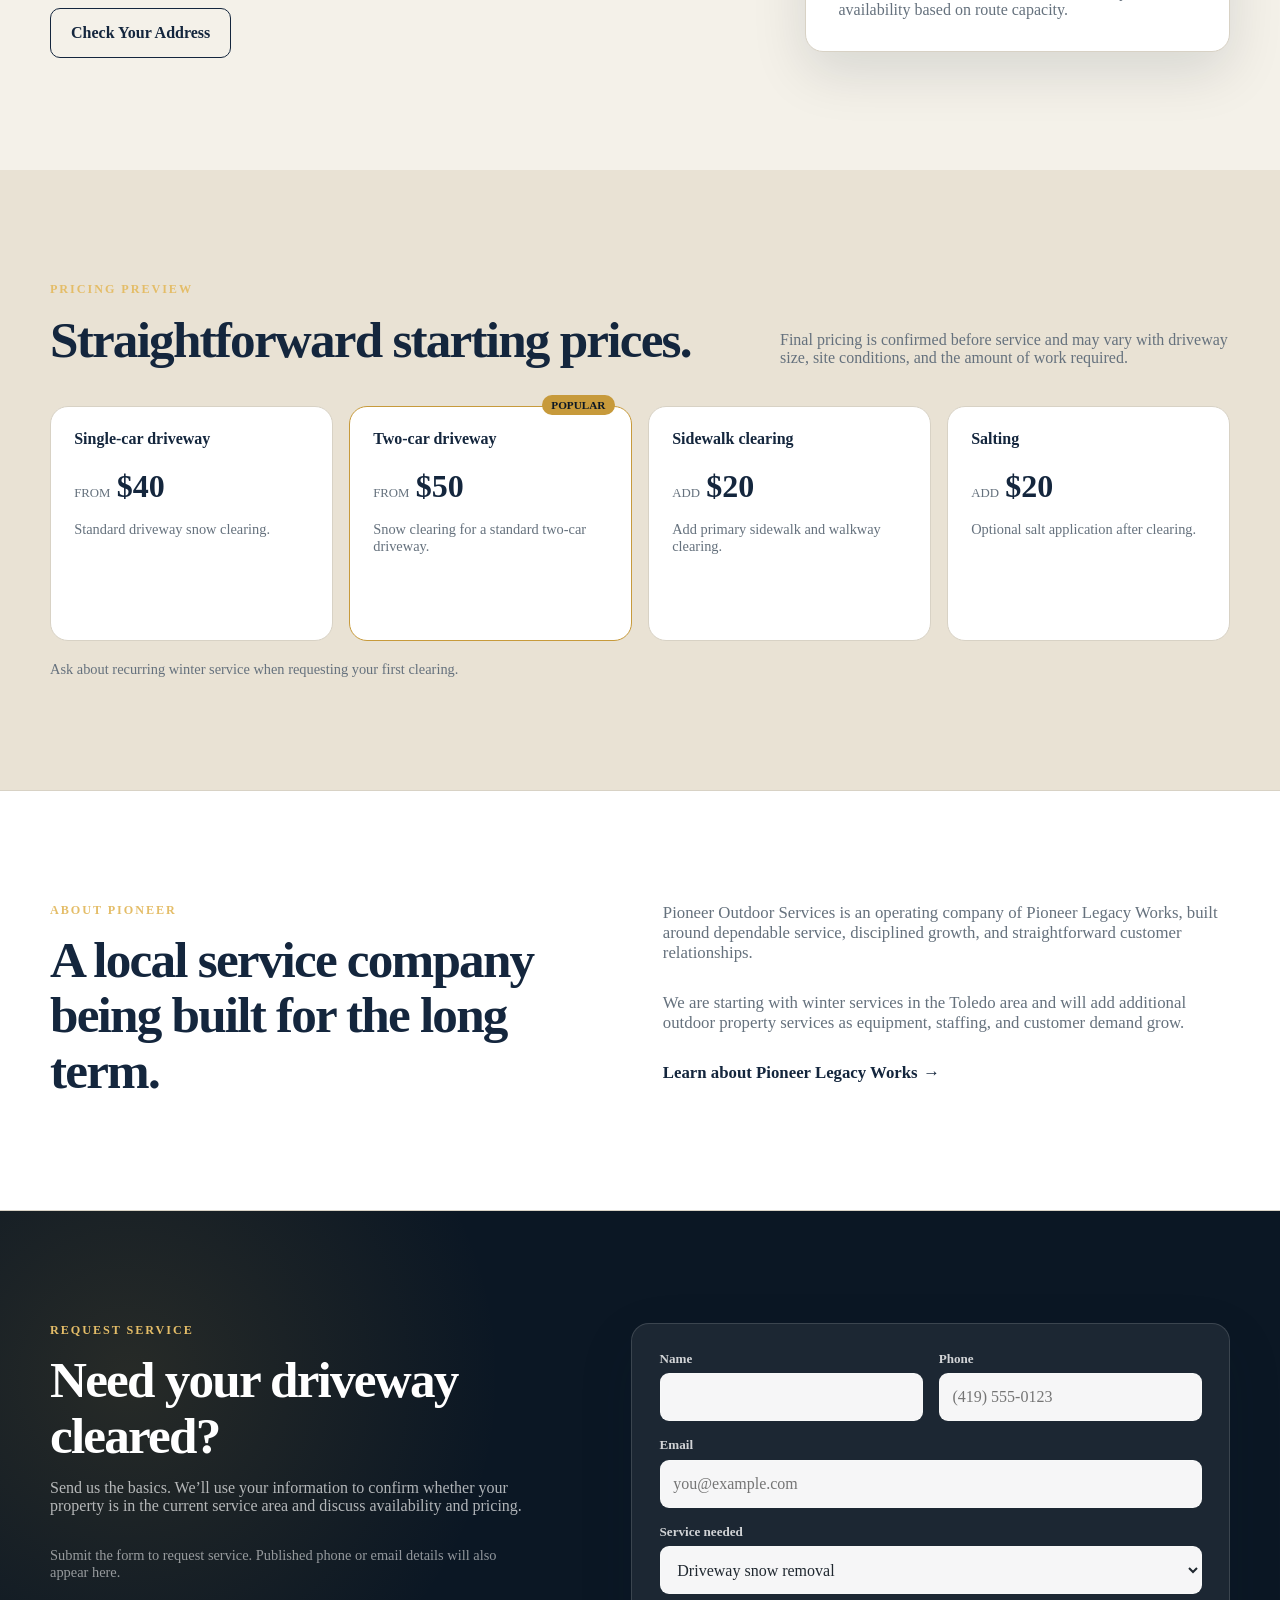
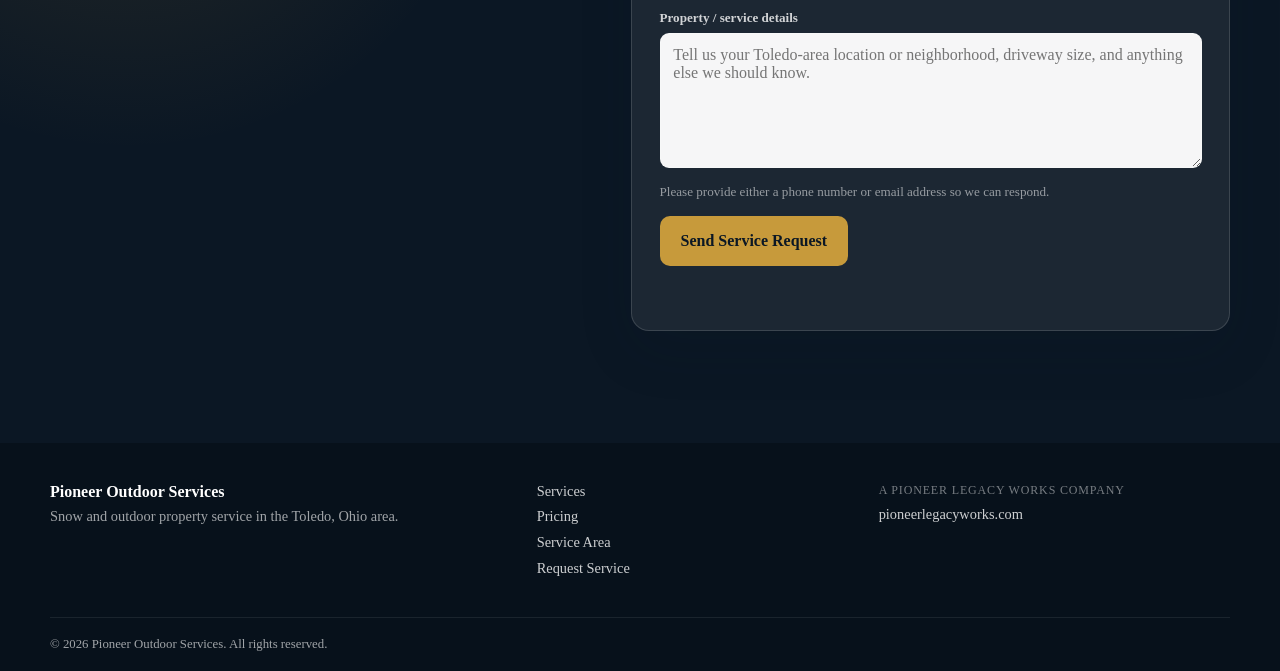
==== commit 3ac73093: "Set salting price to $20" ====
--- a/index.html
+++ b/index.html
@@ -114,7 +114,7 @@
             <span class="service-tag">Ice management</span>
             <h3>Salting</h3>
             <p>Salt application after clearing to improve traction and help manage remaining ice.</p>
-            <a href="#pricing">From $15–$20 <span aria-hidden="true">→</span></a>
+            <a href="#pricing">$20 <span aria-hidden="true">→</span></a>
           </article>
         </div>
       </div>
@@ -235,7 +235,7 @@
           </article>
           <article class="price-card">
             <p>Salting</p>
-            <div class="price"><span>from</span><strong>$15–$20</strong></div>
+            <div class="price"><span>add</span><strong>$20</strong></div>
             <p>Optional salt application after clearing.</p>
           </article>
         </div>
--- a/styles.css
+++ b/styles.css
@@ -1,16 +1,18 @@
 :root {
   --navy: #14263d;
-  --navy-deep: #0c1826;
-  --navy-soft: #1f3b5a;
+  --navy-deep: #0b1724;
+  --navy-soft: #1d3958;
   --gold: #c79a3b;
-  --gold-light: #e3bd69;
+  --gold-light: #e4bd68;
   --cream: #f4f1e9;
-  --cream-deep: #e8e1d3;
+  --cream-deep: #e9e2d4;
   --white: #ffffff;
   --charcoal: #202830;
   --slate: #65717d;
-  --border: #d9d3c7;
-  --shadow: 0 22px 55px rgba(12, 24, 38, 0.14);
+  --border: #d8d2c5;
+  --success: #2f6c4f;
+  --error: #9b3f3f;
+  --shadow: 0 20px 55px rgba(12, 24, 38, 0.12);
   --radius: 18px;
   --page-width: 1180px;
 }
@@ -23,14 +25,23 @@
 
 html {
   scroll-behavior: smooth;
+  scroll-padding-top: 90px;
 }
 
 body {
   min-height: 100vh;
+  background: var(--cream);
+  color: var(--charcoal);
   font-family: Inter, ui-sans-serif, system-ui, -apple-system, BlinkMacSystemFont, "Segoe UI", sans-serif;
-  color: var(--charcoal);
-  background: var(--cream);
   line-height: 1.6;
+}
+
+body,
+button,
+input,
+select,
+textarea {
+  font: inherit;
 }
 
 a {
@@ -38,8 +49,11 @@
 }
 
 button,
-a {
-  font: inherit;
+a,
+input,
+select,
+textarea {
+  outline-offset: 3px;
 }
 
 .page-shell {
@@ -62,16 +76,16 @@
 .site-header {
   position: sticky;
   top: 0;
-  z-index: 20;
-  background: rgba(12, 24, 38, 0.96);
+  z-index: 50;
+  background: rgba(11, 23, 36, 0.97);
   border-bottom: 3px solid var(--gold);
   backdrop-filter: blur(10px);
 }
 
 .navbar {
   position: relative;
-  min-height: 78px;
   display: flex;
+  min-height: 80px;
   align-items: center;
   justify-content: space-between;
   gap: 2rem;
@@ -87,9 +101,10 @@
 
 .brand-mark {
   display: grid;
-  place-items: center;
   width: 42px;
   height: 42px;
+  flex: 0 0 42px;
+  place-items: center;
   border: 2px solid var(--gold);
   border-radius: 50%;
   color: var(--gold-light);
@@ -100,7 +115,7 @@
 
 .brand-copy {
   display: grid;
-  line-height: 1.15;
+  line-height: 1.12;
 }
 
 .brand-copy strong {
@@ -109,29 +124,57 @@
 }
 
 .brand-copy small {
-  margin-top: 0.2rem;
-  color: rgba(255, 255, 255, 0.58);
-  font-size: 0.72rem;
-  letter-spacing: 0.06em;
+  margin-top: 0.22rem;
+  color: rgba(255, 255, 255, 0.56);
+  font-size: 0.68rem;
+  letter-spacing: 0.08em;
   text-transform: uppercase;
 }
 
+.nav-menu,
 .nav-links {
   display: flex;
   align-items: center;
-  gap: 2rem;
+}
+
+.nav-menu {
+  gap: 1.5rem;
+}
+
+.nav-links {
+  gap: 1.5rem;
   list-style: none;
 }
 
 .nav-links a {
-  color: rgba(255, 255, 255, 0.88);
-  font-weight: 700;
+  color: rgba(255, 255, 255, 0.84);
+  font-size: 0.93rem;
+  font-weight: 750;
   text-decoration: none;
 }
 
 .nav-links a:hover,
 .nav-links a:focus-visible {
   color: var(--gold-light);
+}
+
+.nav-cta {
+  display: inline-flex;
+  min-height: 42px;
+  align-items: center;
+  justify-content: center;
+  padding: 0.65rem 1rem;
+  border-radius: 9px;
+  background: var(--gold);
+  color: var(--navy-deep);
+  font-size: 0.9rem;
+  font-weight: 850;
+  text-decoration: none;
+}
+
+.nav-cta:hover,
+.nav-cta:focus-visible {
+  background: var(--gold-light);
 }
 
 .nav-toggle {
@@ -144,7 +187,7 @@
   cursor: pointer;
 }
 
-.nav-toggle span:not(.sr-only) {
+.nav-toggle span[aria-hidden="true"] {
   display: block;
   width: 20px;
   height: 2px;
@@ -153,16 +196,33 @@
 }
 
 .hero {
+  position: relative;
   overflow: hidden;
   background:
-    radial-gradient(circle at 82% 22%, rgba(199, 154, 59, 0.2), transparent 26%),
+    radial-gradient(circle at 82% 16%, rgba(199, 154, 59, 0.22), transparent 27%),
     linear-gradient(135deg, var(--navy-deep), var(--navy-soft));
   color: var(--white);
 }
 
+.hero::after {
+  content: "";
+  position: absolute;
+  right: -15rem;
+  bottom: -20rem;
+  width: 42rem;
+  height: 42rem;
+  border: 1px solid rgba(228, 189, 104, 0.18);
+  border-radius: 50%;
+  box-shadow:
+    0 0 0 90px rgba(228, 189, 104, 0.025),
+    0 0 0 180px rgba(228, 189, 104, 0.014);
+}
+
 .hero-layout {
-  display: grid;
-  grid-template-columns: minmax(0, 1.25fr) minmax(320px, 0.75fr);
+  position: relative;
+  z-index: 1;
+  display: grid;
+  grid-template-columns: minmax(0, 1.2fr) minmax(320px, 0.7fr);
   gap: clamp(3rem, 8vw, 7rem);
   align-items: center;
   padding-block: clamp(6.5rem, 12vw, 9.5rem);
@@ -170,24 +230,25 @@
 
 .eyebrow,
 .section-label,
-.card-kicker {
+.panel-label,
+.area-kicker {
   margin-bottom: 0.9rem;
   color: var(--gold-light);
-  font-size: 0.78rem;
-  font-weight: 800;
+  font-size: 0.76rem;
+  font-weight: 850;
   letter-spacing: 0.16em;
   text-transform: uppercase;
 }
 
 .hero h1 {
-  max-width: 760px;
-  font-size: clamp(3rem, 6vw, 5.5rem);
+  max-width: 780px;
+  font-size: clamp(3.1rem, 6.4vw, 5.75rem);
   line-height: 0.98;
   letter-spacing: -0.045em;
 }
 
 .hero-lead {
-  max-width: 680px;
+  max-width: 690px;
   margin-top: 1.6rem;
   color: rgba(255, 255, 255, 0.76);
   font-size: 1.08rem;
@@ -202,13 +263,13 @@
 
 .button {
   display: inline-flex;
+  min-height: 50px;
   align-items: center;
   justify-content: center;
-  min-height: 50px;
   padding: 0.8rem 1.25rem;
   border: 1px solid transparent;
   border-radius: 10px;
-  font-weight: 800;
+  font-weight: 850;
   text-decoration: none;
   transition: transform 150ms ease, background 150ms ease, border-color 150ms ease;
 }
@@ -229,7 +290,7 @@
 }
 
 .button-secondary {
-  border-color: rgba(255, 255, 255, 0.34);
+  border-color: rgba(255, 255, 255, 0.35);
   color: var(--white);
 }
 
@@ -239,8 +300,35 @@
   border-color: rgba(255, 255, 255, 0.58);
 }
 
-.hero-card {
-  position: relative;
+.button-outline {
+  margin-top: 1.5rem;
+  border-color: var(--navy);
+  color: var(--navy);
+}
+
+.button-outline:hover,
+.button-outline:focus-visible {
+  background: var(--navy);
+  color: var(--white);
+}
+
+.hero-meta {
+  display: flex;
+  flex-wrap: wrap;
+  gap: 0.65rem 1.25rem;
+  margin-top: 2rem;
+  color: rgba(255, 255, 255, 0.6);
+  font-size: 0.88rem;
+  font-weight: 700;
+}
+
+.hero-meta span::before {
+  content: "•";
+  margin-right: 0.5rem;
+  color: var(--gold-light);
+}
+
+.hero-panel {
   padding: 2rem;
   border: 1px solid rgba(255, 255, 255, 0.14);
   border-radius: var(--radius);
@@ -248,28 +336,120 @@
   box-shadow: var(--shadow);
 }
 
-.hero-card h2 {
+.hero-panel h2 {
   font-size: clamp(1.55rem, 3vw, 2.25rem);
-  line-height: 1.16;
-}
-
-.hero-card ul {
-  display: grid;
-  gap: 0.8rem;
+  line-height: 1.15;
+}
+
+.hero-price {
+  display: flex;
+  justify-content: space-between;
+  gap: 1rem;
   margin-top: 1.5rem;
-  padding-left: 1.15rem;
-  color: rgba(255, 255, 255, 0.75);
+  padding-block: 1rem;
+  border-block: 1px solid rgba(255, 255, 255, 0.12);
+}
+
+.hero-price span {
+  color: rgba(255, 255, 255, 0.62);
+}
+
+.hero-price strong {
+  color: var(--gold-light);
+}
+
+.check-list {
+  display: grid;
+  gap: 0.75rem;
+  margin: 1.35rem 0;
+  list-style: none;
+}
+
+.check-list li {
+  color: rgba(255, 255, 255, 0.76);
+}
+
+.check-list li::before {
+  content: "✓";
+  margin-right: 0.65rem;
+  color: var(--gold-light);
+  font-weight: 900;
+}
+
+.text-link {
+  display: inline-flex;
+  gap: 0.35rem;
+  color: var(--gold-light);
+  font-weight: 850;
+  text-decoration: none;
+}
+
+.text-link::after {
+  content: "→";
+}
+
+.dark-link {
+  color: var(--navy);
+}
+
+.trust-strip {
+  border-bottom: 1px solid var(--border);
+  background: var(--white);
+}
+
+.trust-grid {
+  display: grid;
+  grid-template-columns: repeat(4, minmax(0, 1fr));
+}
+
+.trust-grid > div {
+  display: grid;
+  gap: 0.2rem;
+  min-height: 105px;
+  align-content: center;
+  padding: 1.25rem 1.5rem;
+  border-right: 1px solid var(--border);
+}
+
+.trust-grid > div:first-child {
+  border-left: 1px solid var(--border);
+}
+
+.trust-grid strong {
+  color: var(--navy);
+  font-size: 1rem;
+}
+
+.trust-grid span {
+  color: var(--slate);
+  font-size: 0.86rem;
 }
 
 .section {
   padding-block: clamp(4.5rem, 9vw, 7rem);
 }
 
-.section h2 {
+.section-soft {
+  background: var(--white);
+  border-block: 1px solid var(--border);
+}
+
+.section-dark {
+  background: var(--navy-deep);
+  color: var(--white);
+}
+
+.section h2,
+.request-section h2 {
   color: var(--navy);
   font-size: clamp(2rem, 4vw, 3.2rem);
   line-height: 1.08;
   letter-spacing: -0.035em;
+}
+
+.section-dark h2,
+.request-section h2 {
+  color: var(--white);
 }
 
 .section-heading {
@@ -277,12 +457,16 @@
   justify-content: space-between;
   gap: 2rem;
   align-items: end;
-  margin-bottom: 2.25rem;
+  margin-bottom: 2.4rem;
 }
 
 .section-heading > p {
-  max-width: 430px;
+  max-width: 450px;
   color: var(--slate);
+}
+
+.dark-heading > p {
+  color: rgba(255, 255, 255, 0.62);
 }
 
 .service-grid {
@@ -292,20 +476,28 @@
 }
 
 .service-card {
-  min-height: 270px;
-  padding: 1.7rem;
+  display: flex;
+  min-height: 285px;
+  flex-direction: column;
+  padding: 1.65rem;
   border: 1px solid var(--border);
   border-radius: var(--radius);
   background: var(--white);
-  box-shadow: 0 10px 30px rgba(20, 38, 61, 0.06);
-}
-
-.service-number {
-  display: inline-block;
-  margin-bottom: 3rem;
+  box-shadow: 0 10px 30px rgba(20, 38, 61, 0.055);
+}
+
+.featured-card {
+  border-color: rgba(199, 154, 59, 0.75);
+  box-shadow: 0 14px 34px rgba(199, 154, 59, 0.11);
+}
+
+.service-tag {
+  margin-bottom: 2.7rem;
   color: var(--gold);
+  font-size: 0.73rem;
   font-weight: 850;
-  letter-spacing: 0.08em;
+  letter-spacing: 0.09em;
+  text-transform: uppercase;
 }
 
 .service-card h3 {
@@ -314,124 +506,479 @@
 }
 
 .service-card p {
-  margin-top: 0.75rem;
+  margin-top: 0.7rem;
   color: var(--slate);
 }
 
-.section-dark {
-  background: var(--navy-deep);
-  color: var(--white);
-}
-
-.section-dark h2 {
-  color: var(--white);
-}
-
-.about-layout {
-  display: grid;
-  grid-template-columns: minmax(0, 0.9fr) minmax(0, 1fr);
+.service-card a {
+  margin-top: auto;
+  padding-top: 1.5rem;
+  color: var(--navy);
+  font-weight: 850;
+  text-decoration: none;
+}
+
+.service-card a:hover,
+.service-card a:focus-visible {
+  color: var(--gold);
+}
+
+.why-layout {
+  display: grid;
+  grid-template-columns: minmax(0, 0.75fr) minmax(0, 1.25fr);
   gap: clamp(2.5rem, 8vw, 7rem);
-}
-
-.about-copy {
-  display: grid;
-  gap: 1rem;
-  color: rgba(255, 255, 255, 0.72);
-  font-size: 1.08rem;
-}
-
-.contact-panel {
-  display: grid;
-  grid-template-columns: minmax(0, 1fr) minmax(300px, 0.7fr);
+  align-items: start;
+}
+
+.section-intro {
+  max-width: 540px;
+  margin-top: 1rem;
+  color: var(--slate);
+}
+
+.reason-grid {
+  display: grid;
+  grid-template-columns: repeat(2, minmax(0, 1fr));
+  border-top: 1px solid var(--border);
+  border-left: 1px solid var(--border);
+}
+
+.reason-grid article {
+  min-height: 205px;
+  padding: 1.4rem;
+  border-right: 1px solid var(--border);
+  border-bottom: 1px solid var(--border);
+}
+
+.reason-grid span {
+  color: var(--gold);
+  font-size: 0.8rem;
+  font-weight: 850;
+}
+
+.reason-grid h3 {
+  margin-top: 1.8rem;
+  color: var(--navy);
+  font-size: 1.2rem;
+}
+
+.reason-grid p {
+  margin-top: 0.55rem;
+  color: var(--slate);
+  font-size: 0.94rem;
+}
+
+.process-grid {
+  display: grid;
+  grid-template-columns: repeat(4, minmax(0, 1fr));
+  border-top: 1px solid rgba(255, 255, 255, 0.12);
+  list-style: none;
+}
+
+.process-grid li {
+  min-height: 245px;
+  padding: 1.6rem 1.35rem;
+  border-right: 1px solid rgba(255, 255, 255, 0.12);
+}
+
+.process-grid li:first-child {
+  border-left: 1px solid rgba(255, 255, 255, 0.12);
+}
+
+.process-number {
+  display: grid;
+  width: 36px;
+  height: 36px;
+  place-items: center;
+  border: 1px solid rgba(228, 189, 104, 0.55);
+  border-radius: 50%;
+  color: var(--gold-light);
+  font-weight: 850;
+}
+
+.process-grid h3 {
+  margin-top: 3rem;
+  font-size: 1.2rem;
+}
+
+.process-grid p {
+  margin-top: 0.6rem;
+  color: rgba(255, 255, 255, 0.62);
+  font-size: 0.94rem;
+}
+
+.area-layout {
+  display: grid;
+  grid-template-columns: minmax(0, 1fr) minmax(320px, 0.65fr);
   gap: clamp(2.5rem, 8vw, 7rem);
   align-items: center;
 }
 
-.contact-panel > div:first-child > p:last-child {
-  max-width: 650px;
+.area-layout > div:first-child > p:last-of-type {
+  max-width: 660px;
   margin-top: 1rem;
   color: var(--slate);
 }
 
-.contact-card {
-  display: grid;
-  gap: 1rem;
-  padding: 1.6rem;
+.area-card {
+  padding: 2rem;
   border: 1px solid var(--border);
   border-radius: var(--radius);
   background: var(--white);
   box-shadow: var(--shadow);
 }
 
+.area-pin {
+  display: grid;
+  width: 48px;
+  height: 48px;
+  place-items: center;
+  margin-bottom: 2rem;
+  border-radius: 50%;
+  background: var(--navy);
+  color: var(--gold-light);
+  font-size: 1.4rem;
+}
+
+.area-kicker {
+  color: var(--gold);
+}
+
+.area-card strong {
+  display: block;
+  color: var(--navy);
+  font-size: 1.7rem;
+}
+
+.area-card p:last-child {
+  margin-top: 0.65rem;
+  color: var(--slate);
+}
+
+.pricing-section {
+  background: var(--cream-deep);
+}
+
+.pricing-grid {
+  display: grid;
+  grid-template-columns: repeat(4, minmax(0, 1fr));
+  gap: 1rem;
+}
+
+.price-card {
+  position: relative;
+  min-height: 235px;
+  padding: 1.45rem;
+  border: 1px solid var(--border);
+  border-radius: var(--radius);
+  background: var(--white);
+}
+
+.price-card-featured {
+  border-color: var(--gold);
+}
+
+.price-badge {
+  position: absolute;
+  top: -12px;
+  right: 1rem;
+  padding: 0.25rem 0.6rem;
+  border-radius: 999px;
+  background: var(--gold);
+  color: var(--navy-deep);
+  font-size: 0.7rem;
+  font-weight: 850;
+  text-transform: uppercase;
+}
+
+.price-card > p:first-of-type {
+  color: var(--navy);
+  font-weight: 850;
+}
+
+.price {
+  display: flex;
+  gap: 0.4rem;
+  align-items: baseline;
+  margin-top: 1.25rem;
+}
+
+.price span {
+  color: var(--slate);
+  font-size: 0.8rem;
+  text-transform: uppercase;
+}
+
+.price strong {
+  color: var(--navy);
+  font-size: 2rem;
+}
+
+.price-card > p:last-child {
+  margin-top: 1rem;
+  color: var(--slate);
+  font-size: 0.9rem;
+}
+
+.pricing-note {
+  margin-top: 1.25rem;
+  color: var(--slate);
+  font-size: 0.9rem;
+}
+
+.about-layout {
+  display: grid;
+  grid-template-columns: minmax(0, 0.9fr) minmax(0, 1fr);
+  gap: clamp(2.5rem, 8vw, 7rem);
+}
+
+.about-copy {
+  display: grid;
+  gap: 1rem;
+  color: var(--slate);
+  font-size: 1.05rem;
+}
+
+.request-section {
+  padding-block: clamp(4.5rem, 9vw, 7rem);
+  background:
+    radial-gradient(circle at 10% 20%, rgba(199, 154, 59, 0.15), transparent 28%),
+    var(--navy-deep);
+  color: var(--white);
+}
+
+.request-layout {
+  display: grid;
+  grid-template-columns: minmax(0, 0.8fr) minmax(360px, 1fr);
+  gap: clamp(2.5rem, 8vw, 7rem);
+  align-items: start;
+}
+
+.request-copy > p:not(.section-label) {
+  max-width: 580px;
+  margin-top: 1rem;
+  color: rgba(255, 255, 255, 0.68);
+}
+
+.contact-details {
+  display: grid;
+  gap: 0.8rem;
+  margin-top: 2rem;
+}
+
 .contact-detail {
   display: grid;
   gap: 0.15rem;
 }
 
 .contact-detail span {
-  color: var(--slate);
-  font-size: 0.78rem;
-  font-weight: 800;
+  color: var(--gold-light);
+  font-size: 0.72rem;
+  font-weight: 850;
   letter-spacing: 0.1em;
   text-transform: uppercase;
 }
 
 .contact-detail a {
-  color: var(--navy);
+  color: var(--white);
   font-weight: 800;
-  overflow-wrap: anywhere;
 }
 
 .contact-placeholder {
-  color: var(--slate);
+  color: rgba(255, 255, 255, 0.55);
+  font-size: 0.9rem;
+}
+
+.request-form {
+  display: grid;
+  gap: 1rem;
+  padding: 1.7rem;
+  border: 1px solid rgba(255, 255, 255, 0.14);
+  border-radius: var(--radius);
+  background: rgba(255, 255, 255, 0.07);
+  box-shadow: var(--shadow);
+}
+
+.form-row {
+  display: grid;
+  grid-template-columns: repeat(2, minmax(0, 1fr));
+  gap: 1rem;
+}
+
+.request-form label {
+  display: grid;
+  gap: 0.4rem;
+}
+
+.request-form label > span {
+  color: rgba(255, 255, 255, 0.8);
+  font-size: 0.82rem;
+  font-weight: 750;
+}
+
+.request-form input,
+.request-form select,
+.request-form textarea {
+  width: 100%;
+  border: 1px solid rgba(255, 255, 255, 0.18);
+  border-radius: 9px;
+  background: rgba(255, 255, 255, 0.96);
+  color: var(--charcoal);
+}
+
+.request-form input,
+.request-form select {
+  min-height: 48px;
+  padding: 0 0.8rem;
+}
+
+.request-form textarea {
+  min-height: 135px;
+  padding: 0.75rem 0.8rem;
+  resize: vertical;
+}
+
+.request-form input:focus,
+.request-form select:focus,
+.request-form textarea:focus {
+  border-color: var(--gold-light);
+  box-shadow: 0 0 0 3px rgba(228, 189, 104, 0.18);
+}
+
+.form-hint,
+.form-status {
+  font-size: 0.82rem;
+}
+
+.form-hint {
+  color: rgba(255, 255, 255, 0.54);
+}
+
+.form-status {
+  min-height: 1.3rem;
+  color: rgba(255, 255, 255, 0.72);
+}
+
+.form-status[data-state="success"] {
+  color: #bfe5cd;
+}
+
+.form-status[data-state="error"] {
+  color: #f2b5b5;
+}
+
+.form-submit {
+  justify-self: start;
+}
+
+.form-submit:disabled {
+  cursor: wait;
+  opacity: 0.65;
+}
+
+.honeypot {
+  position: absolute !important;
+  left: -9999px !important;
+  width: 1px !important;
+  height: 1px !important;
+  overflow: hidden !important;
 }
 
 .site-footer {
-  background: var(--navy-deep);
-  color: rgba(255, 255, 255, 0.68);
-}
-
-.footer-row {
-  min-height: 78px;
-  display: flex;
-  align-items: center;
-  justify-content: space-between;
-  gap: 1.5rem;
+  background: #07111b;
+  color: rgba(255, 255, 255, 0.62);
+}
+
+.footer-grid {
+  display: grid;
+  grid-template-columns: 1.1fr 0.75fr 0.85fr;
+  gap: 2rem;
+  padding-block: 2.5rem;
+}
+
+.footer-grid strong {
+  color: var(--white);
+}
+
+.footer-grid > div:first-child p {
+  max-width: 360px;
+  margin-top: 0.45rem;
   font-size: 0.9rem;
 }
 
-.footer-row a {
-  color: rgba(255, 255, 255, 0.86);
-  font-weight: 700;
-}
-
-@media (max-width: 900px) {
+.footer-grid nav,
+.footer-parent {
+  display: grid;
+  align-content: start;
+  gap: 0.55rem;
+}
+
+.footer-grid a {
+  color: rgba(255, 255, 255, 0.8);
+  font-size: 0.9rem;
+  text-decoration: none;
+}
+
+.footer-grid a:hover,
+.footer-grid a:focus-visible {
+  color: var(--gold-light);
+}
+
+.footer-parent span {
+  color: rgba(255, 255, 255, 0.45);
+  font-size: 0.75rem;
+  letter-spacing: 0.07em;
+  text-transform: uppercase;
+}
+
+.footer-bottom {
+  padding-block: 1.2rem;
+  border-top: 1px solid rgba(255, 255, 255, 0.08);
+  font-size: 0.8rem;
+}
+
+@media (max-width: 980px) {
   .hero-layout,
-  .about-layout,
-  .contact-panel {
+  .why-layout,
+  .area-layout,
+  .request-layout,
+  .about-layout {
     grid-template-columns: 1fr;
   }
 
-  .hero-card {
-    max-width: 650px;
+  .hero-panel,
+  .area-card {
+    max-width: 680px;
+  }
+
+  .pricing-grid,
+  .process-grid {
+    grid-template-columns: repeat(2, minmax(0, 1fr));
+  }
+
+  .process-grid li:nth-child(3) {
+    border-left: 1px solid rgba(255, 255, 255, 0.12);
+  }
+
+  .trust-grid {
+    grid-template-columns: repeat(2, minmax(0, 1fr));
+  }
+
+  .trust-grid > div:nth-child(3) {
+    border-left: 1px solid var(--border);
   }
 
   .service-grid {
     grid-template-columns: repeat(2, minmax(0, 1fr));
   }
-
-  .section-heading {
-    flex-direction: column;
-    align-items: start;
-  }
-}
-
-@media (max-width: 720px) {
+}
+
+@media (max-width: 820px) {
   .nav-toggle {
     display: block;
   }
 
-  .nav-links {
+  .nav-menu {
     position: absolute;
     top: calc(100% + 3px);
     left: -1.25rem;
@@ -439,23 +986,46 @@
     display: none;
     flex-direction: column;
     align-items: stretch;
-    gap: 0;
-    padding: 0.75rem 1.25rem 1.15rem;
+    gap: 0.75rem;
+    padding: 0.8rem 1.25rem 1.25rem;
     background: var(--navy-deep);
     border-bottom: 1px solid rgba(255, 255, 255, 0.1);
   }
 
-  .nav-links.is-open {
+  .nav-menu.is-open {
     display: flex;
+  }
+
+  .nav-links {
+    flex-direction: column;
+    align-items: stretch;
+    gap: 0;
   }
 
   .nav-links a {
     display: block;
     padding: 0.8rem 0;
   }
-}
-
-@media (max-width: 560px) {
+
+  .nav-cta {
+    align-self: stretch;
+  }
+
+  .section-heading {
+    flex-direction: column;
+    align-items: start;
+  }
+
+  .footer-grid {
+    grid-template-columns: 1fr 1fr;
+  }
+
+  .footer-parent {
+    grid-column: 1 / -1;
+  }
+}
+
+@media (max-width: 620px) {
   .page-shell {
     width: min(calc(100% - 1.5rem), var(--page-width));
   }
@@ -465,22 +1035,45 @@
   }
 
   .hero-layout {
-    padding-block: 5.5rem;
+    padding-block: 5.4rem;
+  }
+
+  .hero-actions,
+  .form-row {
+    grid-template-columns: 1fr;
   }
 
   .hero-actions {
     flex-direction: column;
   }
 
-  .service-grid {
+  .service-grid,
+  .reason-grid,
+  .pricing-grid,
+  .process-grid,
+  .trust-grid,
+  .footer-grid {
     grid-template-columns: 1fr;
   }
 
-  .footer-row {
-    align-items: flex-start;
-    flex-direction: column;
-    justify-content: center;
-    padding-block: 1.25rem;
+  .trust-grid > div,
+  .trust-grid > div:first-child,
+  .trust-grid > div:nth-child(3) {
+    border-left: 1px solid var(--border);
+  }
+
+  .process-grid li,
+  .process-grid li:first-child,
+  .process-grid li:nth-child(3) {
+    border-left: 1px solid rgba(255, 255, 255, 0.12);
+  }
+
+  .request-form {
+    padding: 1.25rem;
+  }
+
+  .footer-parent {
+    grid-column: auto;
   }
 }
 
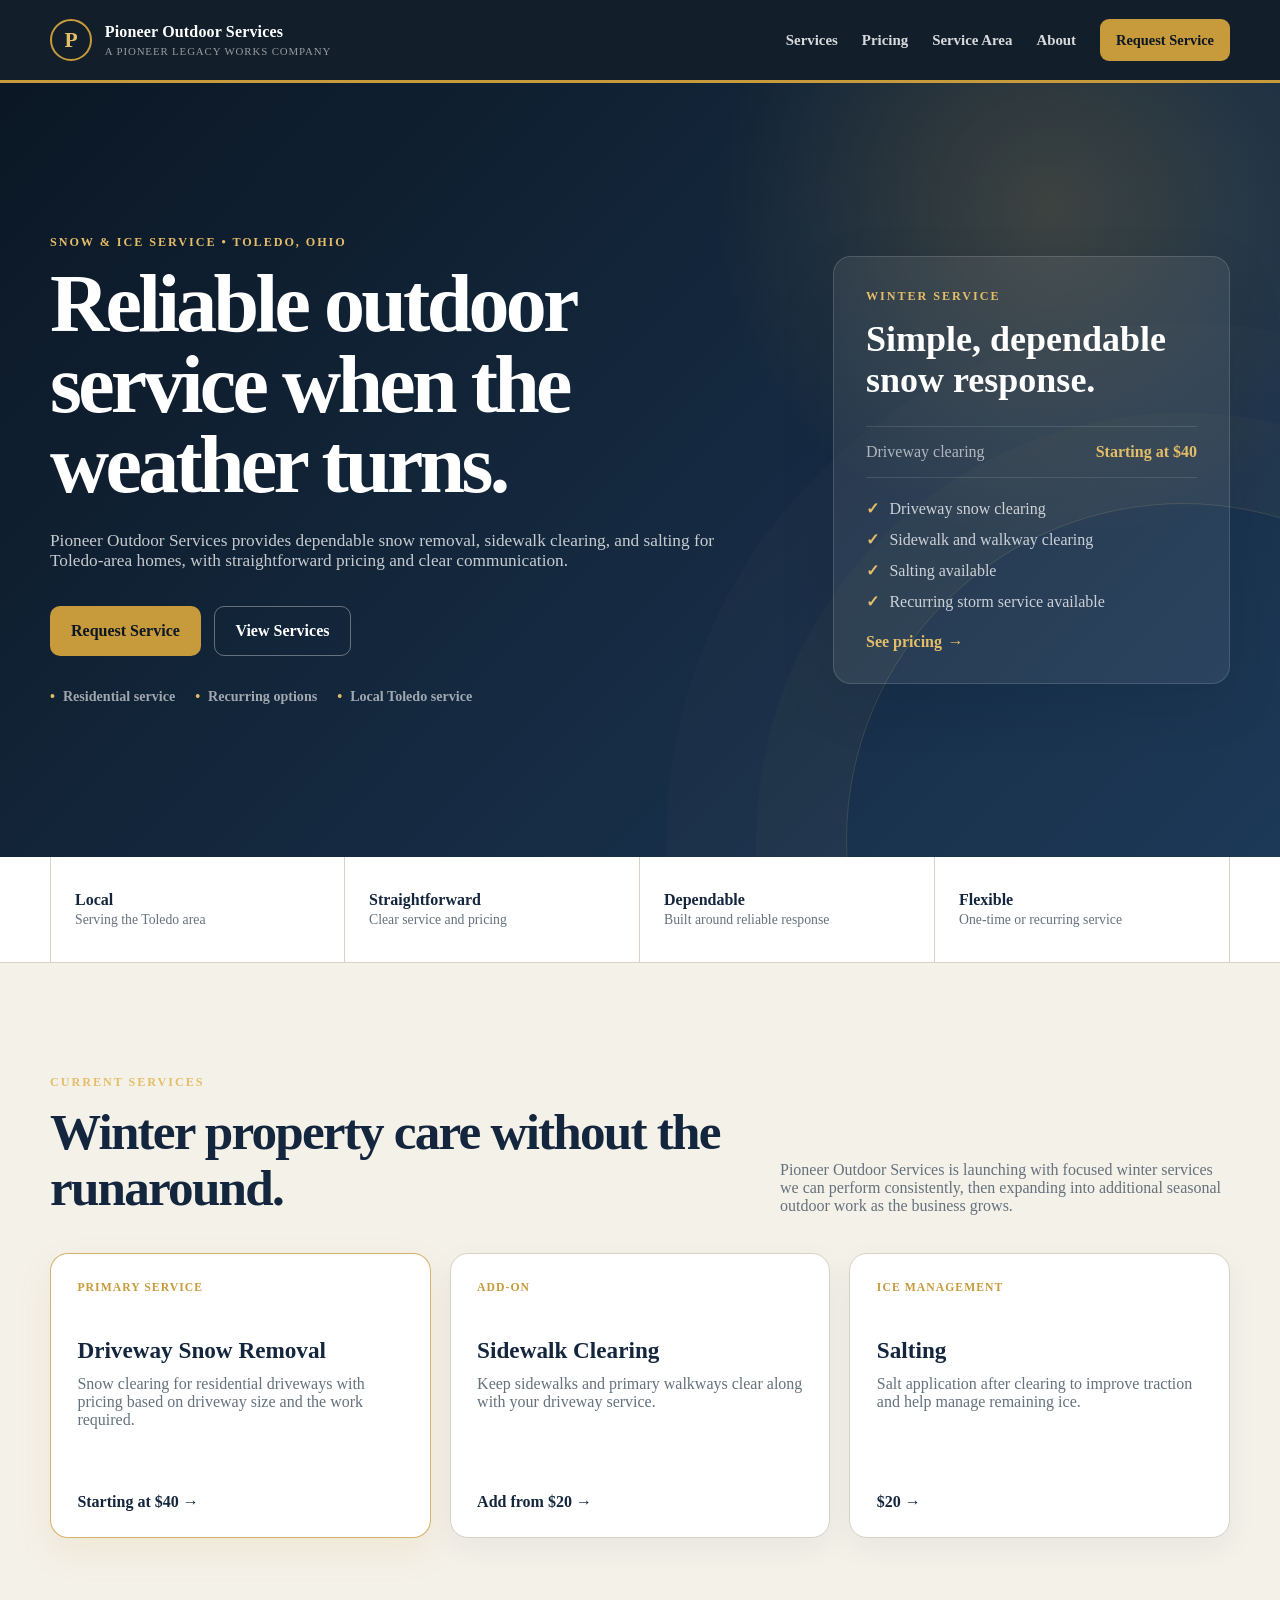
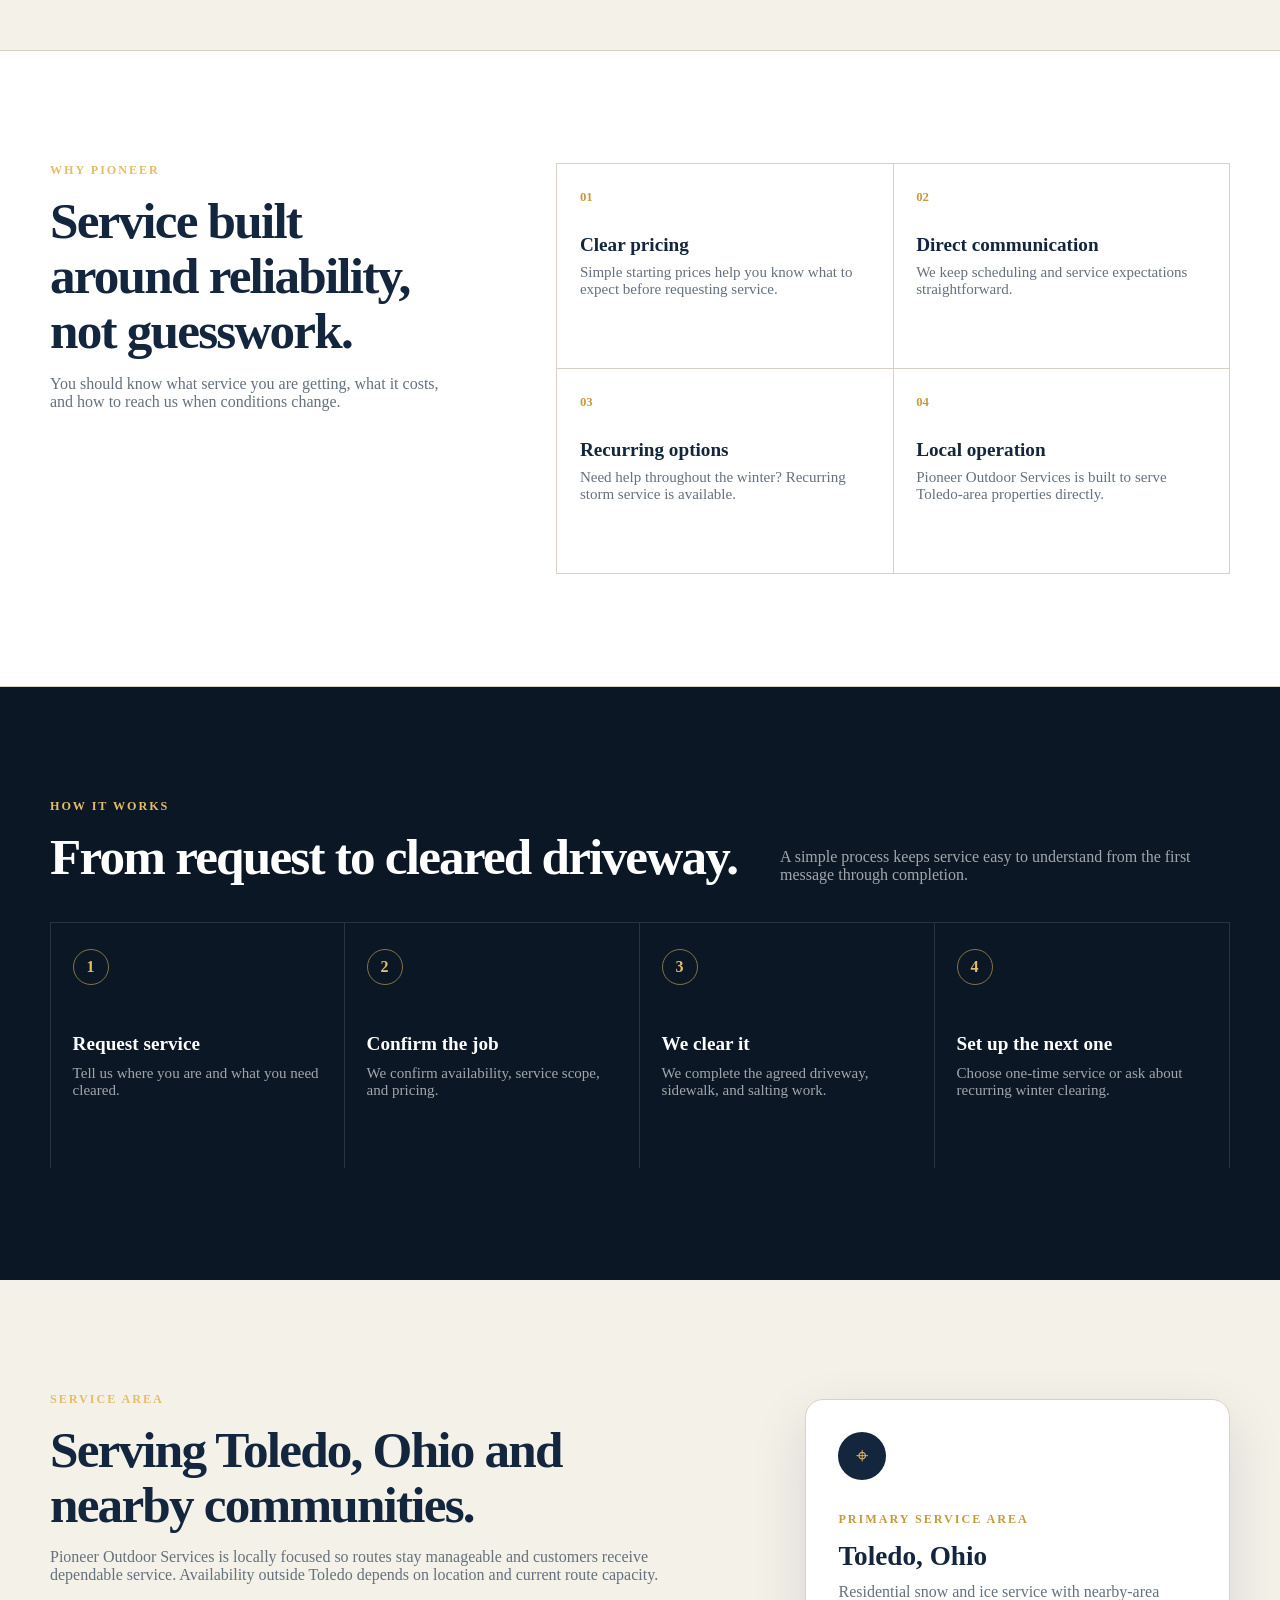
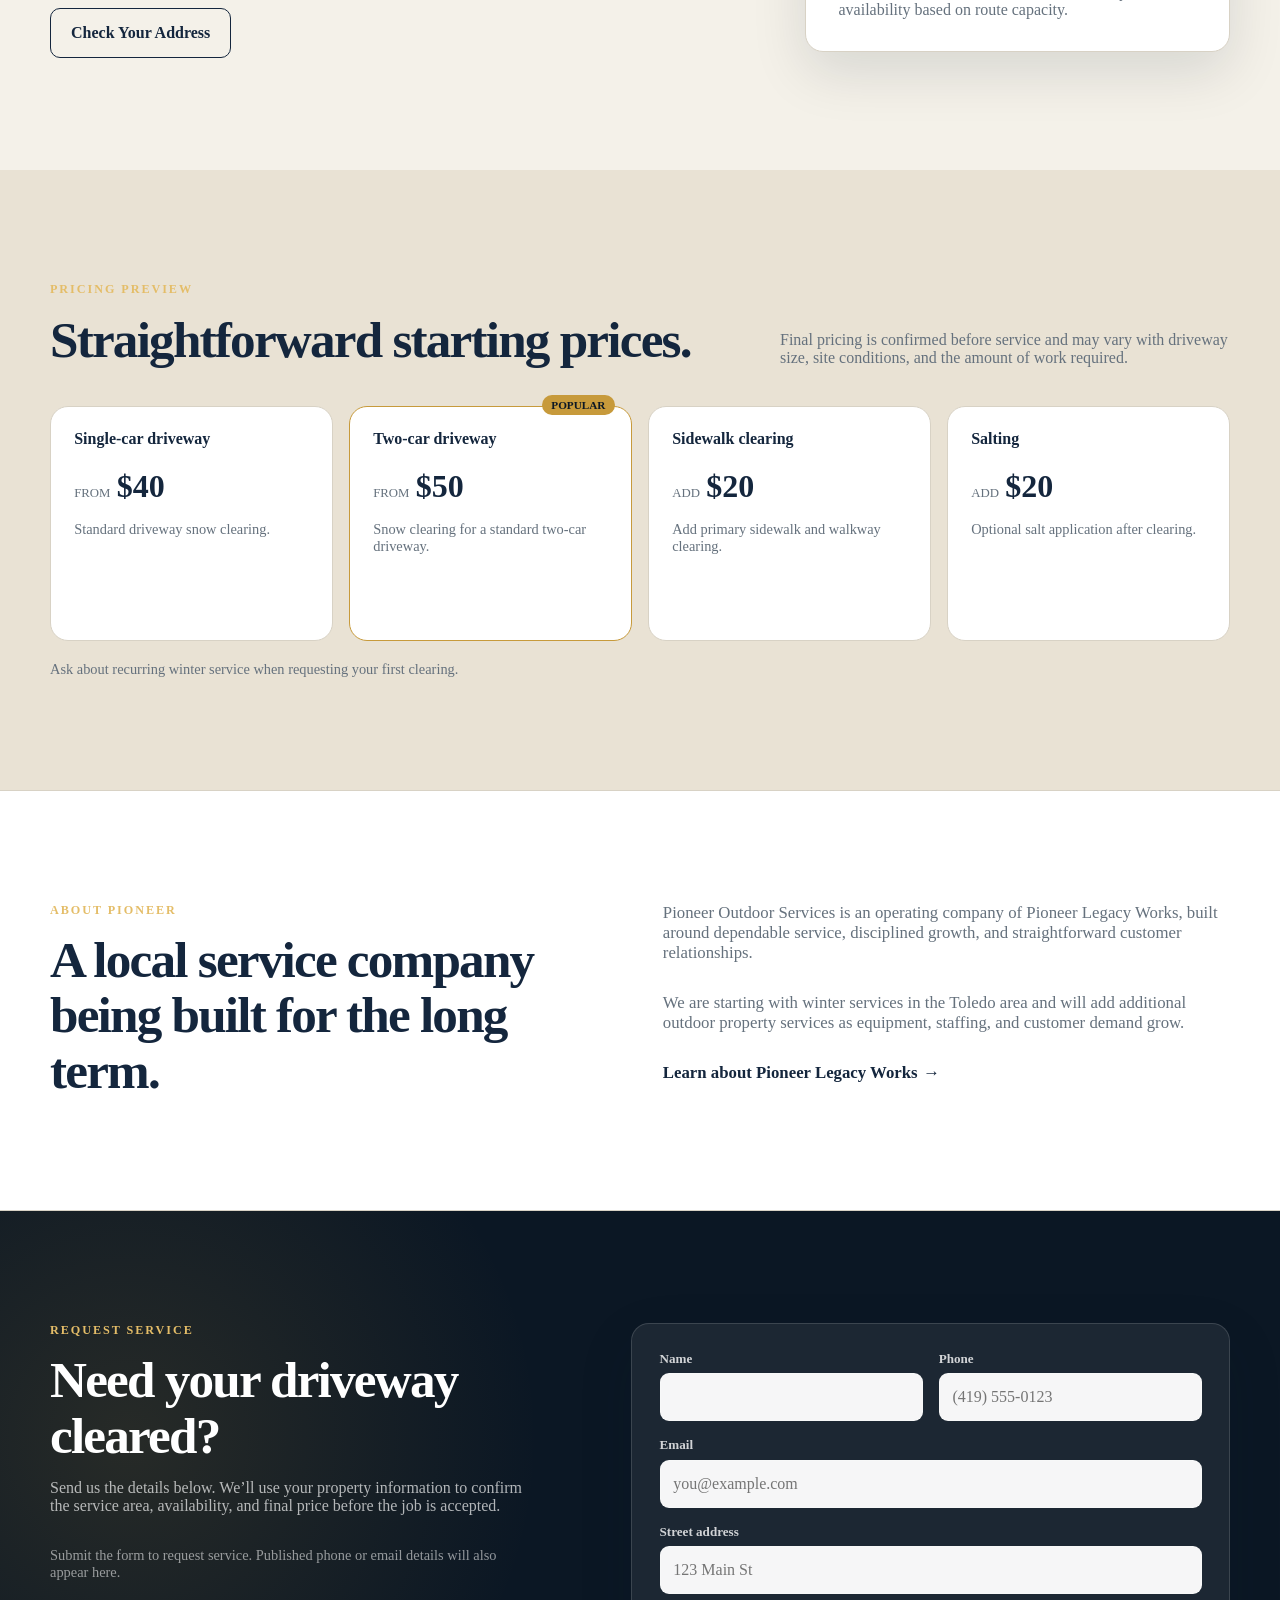
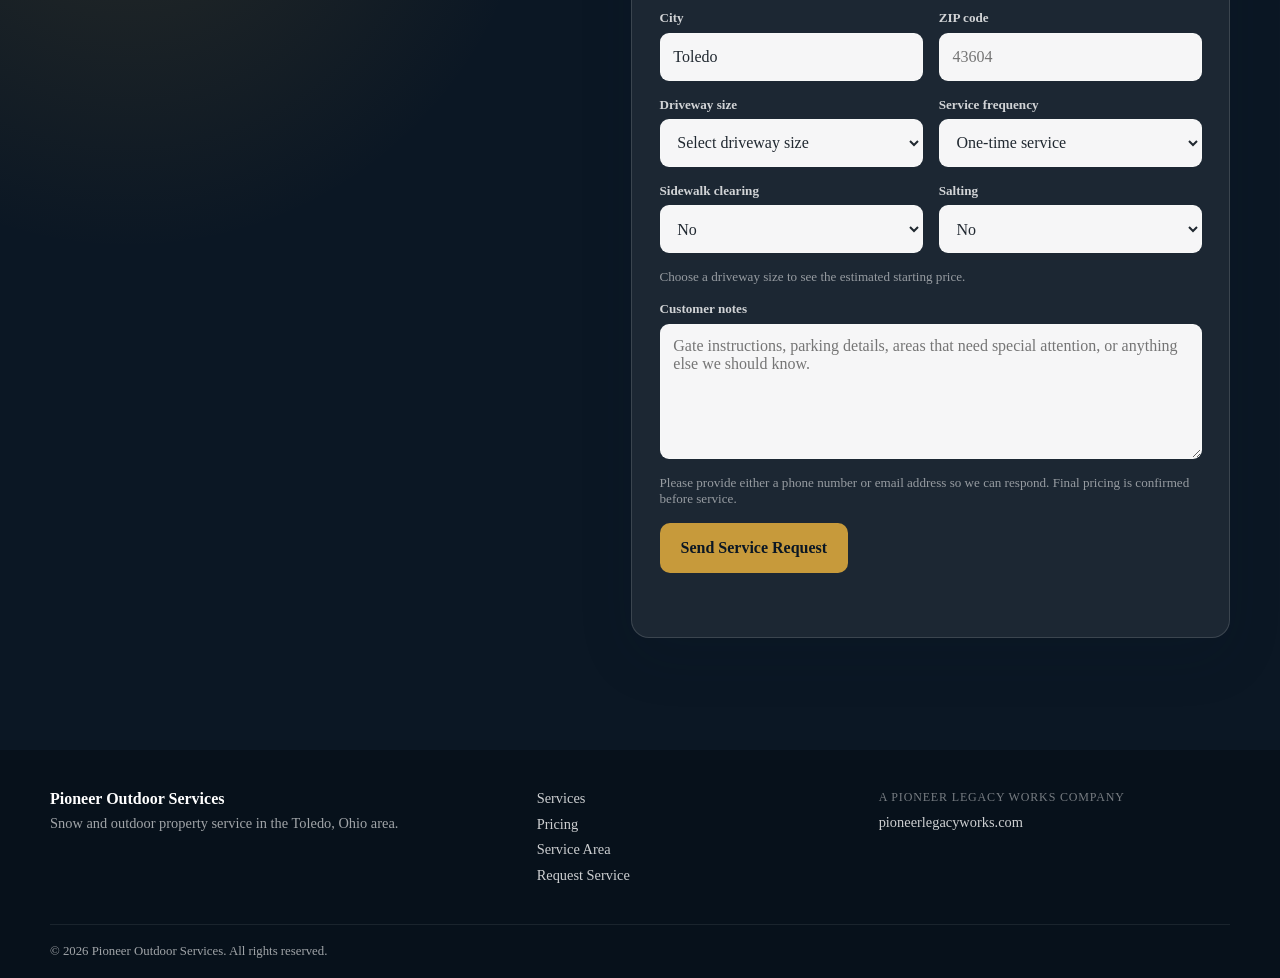
==== commit f6b40c50: "Expand P0 service request form" ====
--- a/index.html
+++ b/index.html
@@ -263,7 +263,7 @@
         <div class="request-copy">
           <p class="section-label">Request service</p>
           <h2 id="request-heading">Need your driveway cleared?</h2>
-          <p>Send us the basics. We’ll use your information to confirm whether your property is in the current service area and discuss availability and pricing.</p>
+          <p>Send us the details below. We’ll use your property information to confirm the service area, availability, and final price before the job is accepted.</p>
 
           <div class="contact-details" id="contact-details" aria-live="polite">
             <p class="contact-placeholder">Submit the form to request service. Published phone or email details will also appear here.</p>
@@ -288,22 +288,68 @@
           </label>
 
           <label>
-            <span>Service needed</span>
-            <select name="service">
-              <option value="Driveway snow removal">Driveway snow removal</option>
-              <option value="Driveway and sidewalk clearing">Driveway + sidewalk clearing</option>
-              <option value="Snow clearing and salting">Snow clearing + salting</option>
-              <option value="Recurring winter service">Recurring winter service</option>
-              <option value="General inquiry">General inquiry</option>
-            </select>
+            <span>Street address</span>
+            <input type="text" name="address" autocomplete="street-address" maxlength="200" placeholder="123 Main St" required>
           </label>
 
+          <div class="form-row">
+            <label>
+              <span>City</span>
+              <input type="text" name="city" autocomplete="address-level2" maxlength="100" value="Toledo" required>
+            </label>
+            <label>
+              <span>ZIP code</span>
+              <input type="text" name="zip" autocomplete="postal-code" inputmode="numeric" maxlength="10" placeholder="43604" required>
+            </label>
+          </div>
+
+          <div class="form-row">
+            <label>
+              <span>Driveway size</span>
+              <select name="drivewaySize" required>
+                <option value="">Select driveway size</option>
+                <option value="Single-car driveway">Single-car driveway — from $40</option>
+                <option value="Two-car driveway">Two-car driveway — from $50</option>
+                <option value="Larger / custom driveway">Larger / custom driveway — quote required</option>
+                <option value="No driveway / sidewalk only">No driveway / sidewalk only</option>
+              </select>
+            </label>
+
+            <label>
+              <span>Service frequency</span>
+              <select name="frequency" required>
+                <option value="One-time service">One-time service</option>
+                <option value="Recurring winter service">Recurring winter service</option>
+              </select>
+            </label>
+          </div>
+
+          <div class="form-row">
+            <label>
+              <span>Sidewalk clearing</span>
+              <select name="sidewalk" required>
+                <option value="No">No</option>
+                <option value="Yes">Yes — add $20</option>
+              </select>
+            </label>
+
+            <label>
+              <span>Salting</span>
+              <select name="salting" required>
+                <option value="No">No</option>
+                <option value="Yes">Yes — add $20</option>
+              </select>
+            </label>
+          </div>
+
+          <p class="form-hint" id="price-estimate" aria-live="polite">Choose a driveway size to see the estimated starting price.</p>
+
           <label>
-            <span>Property / service details</span>
-            <textarea name="details" rows="5" maxlength="4500" required placeholder="Tell us your Toledo-area location or neighborhood, driveway size, and anything else we should know."></textarea>
+            <span>Customer notes</span>
+            <textarea name="notes" rows="5" maxlength="3500" placeholder="Gate instructions, parking details, areas that need special attention, or anything else we should know."></textarea>
           </label>
 
-          <p class="form-hint">Please provide either a phone number or email address so we can respond.</p>
+          <p class="form-hint">Please provide either a phone number or email address so we can respond. Final pricing is confirmed before service.</p>
 
           <label class="honeypot" aria-hidden="true">
             <span>Website</span>
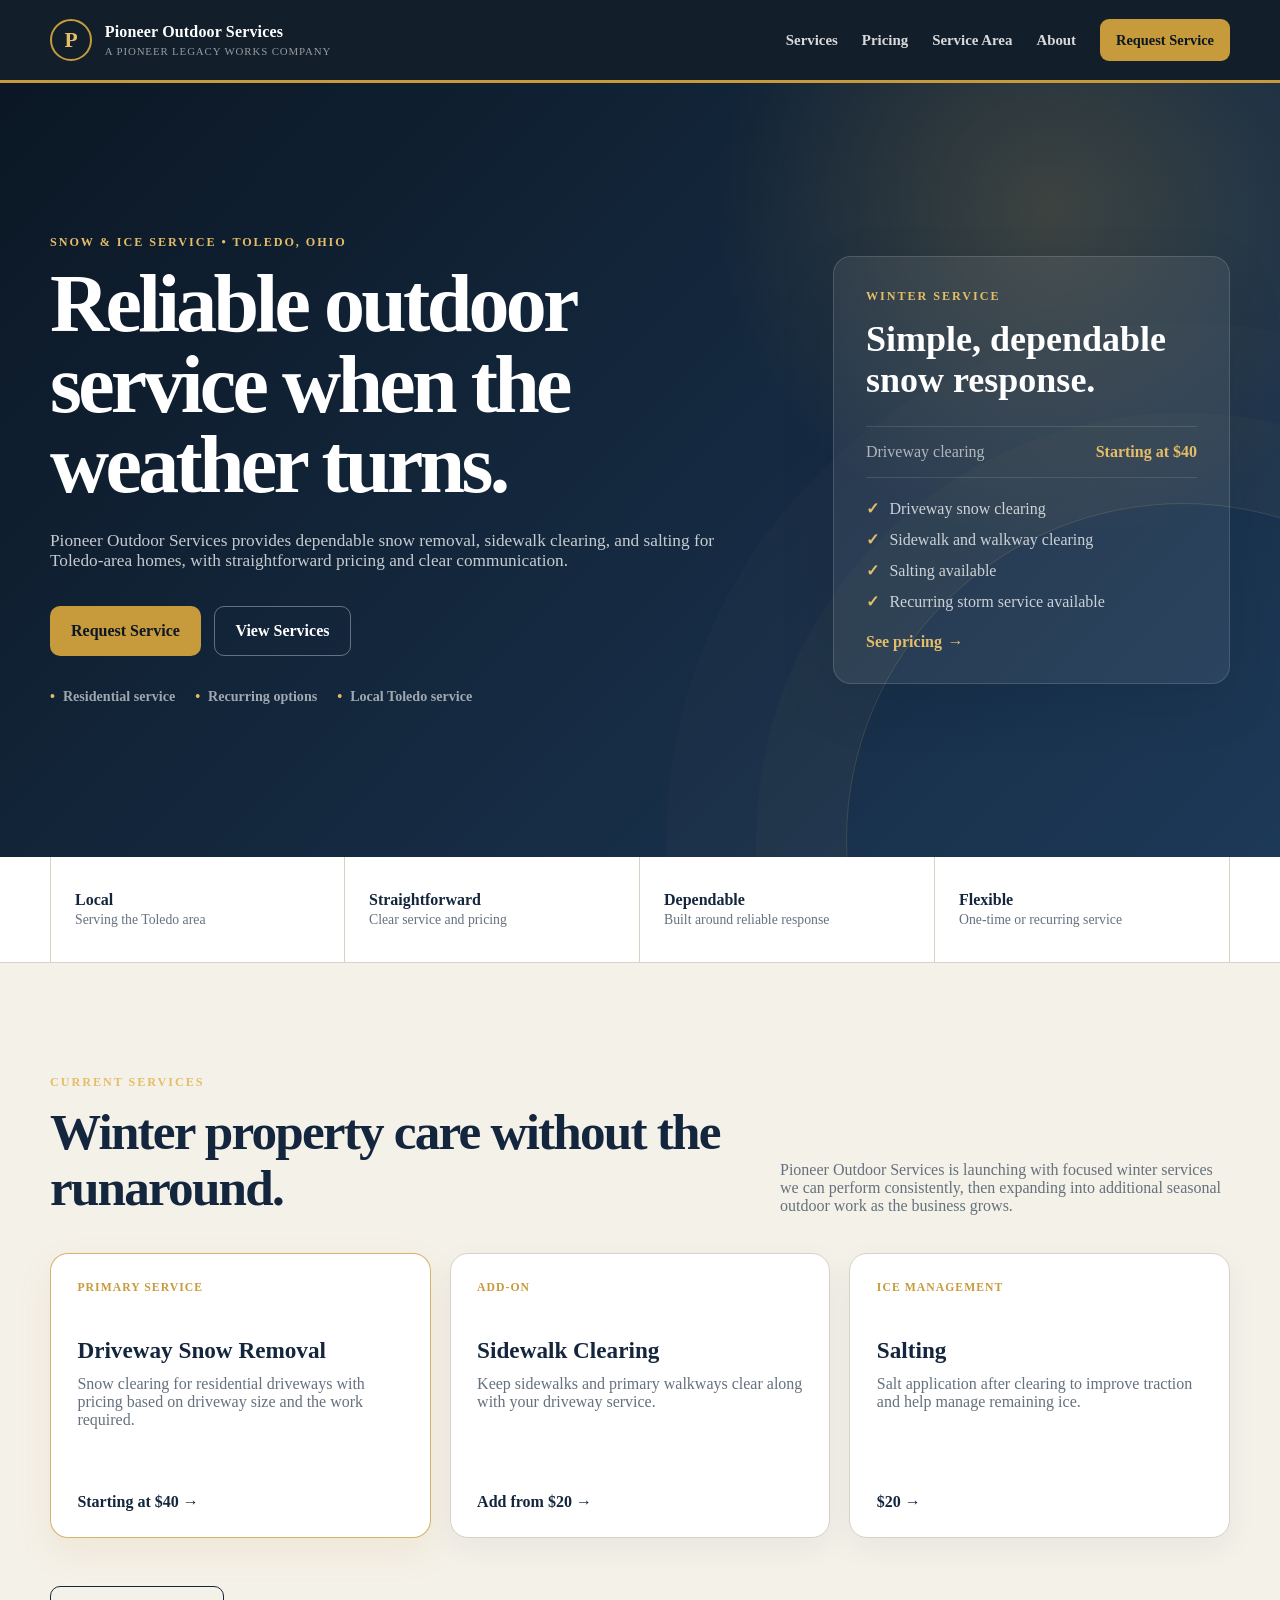
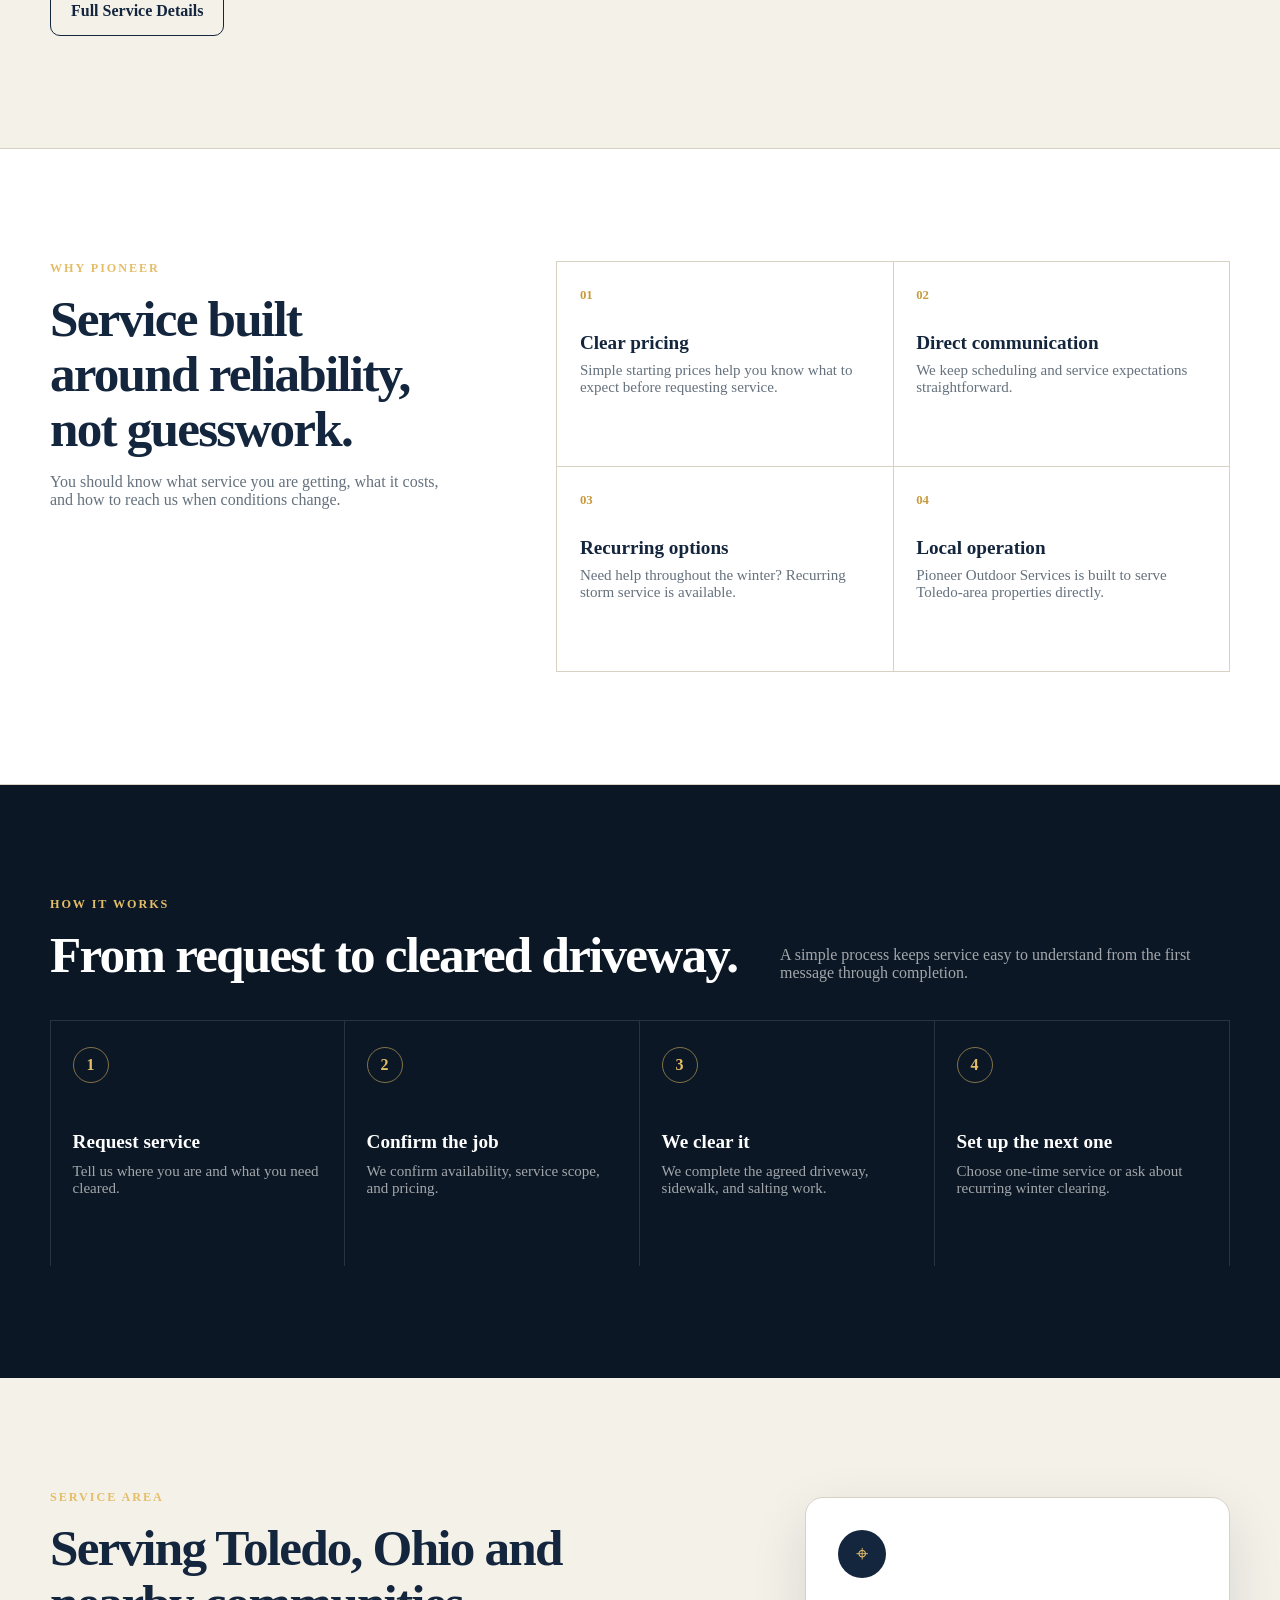
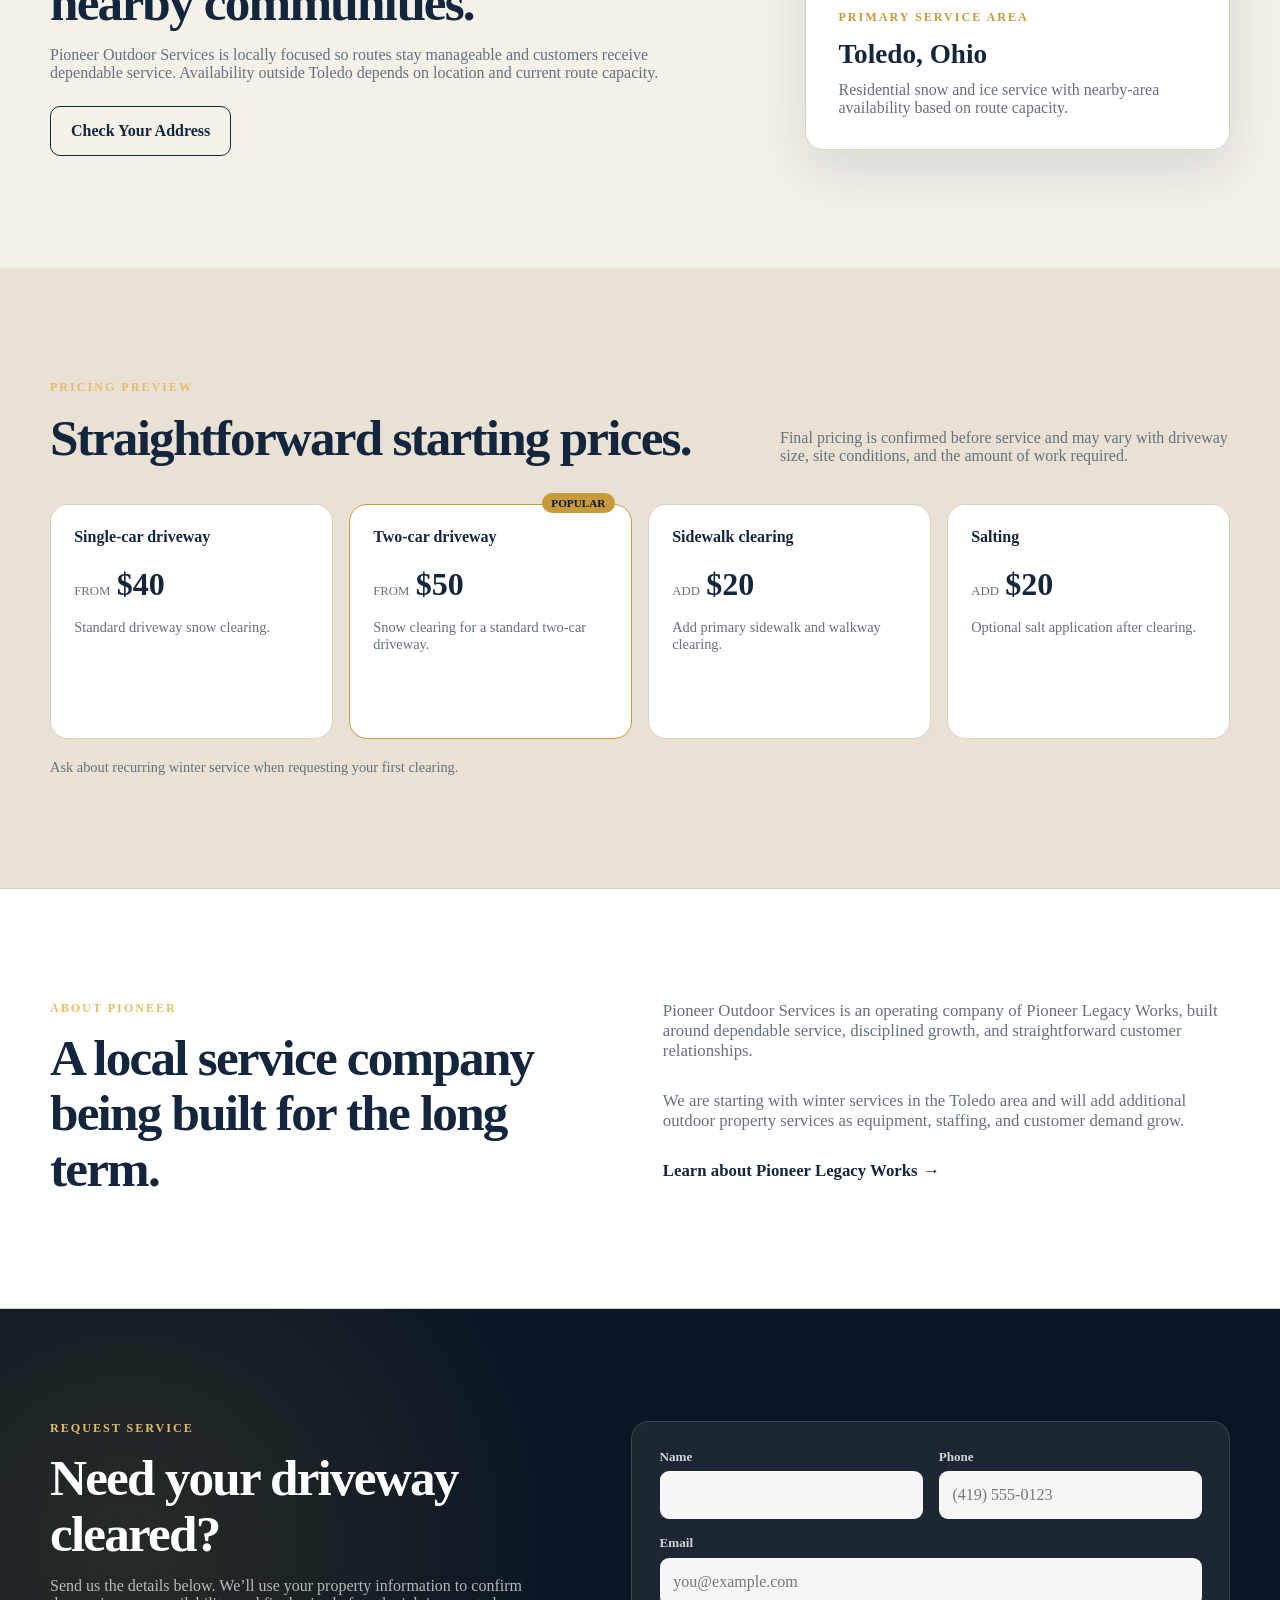
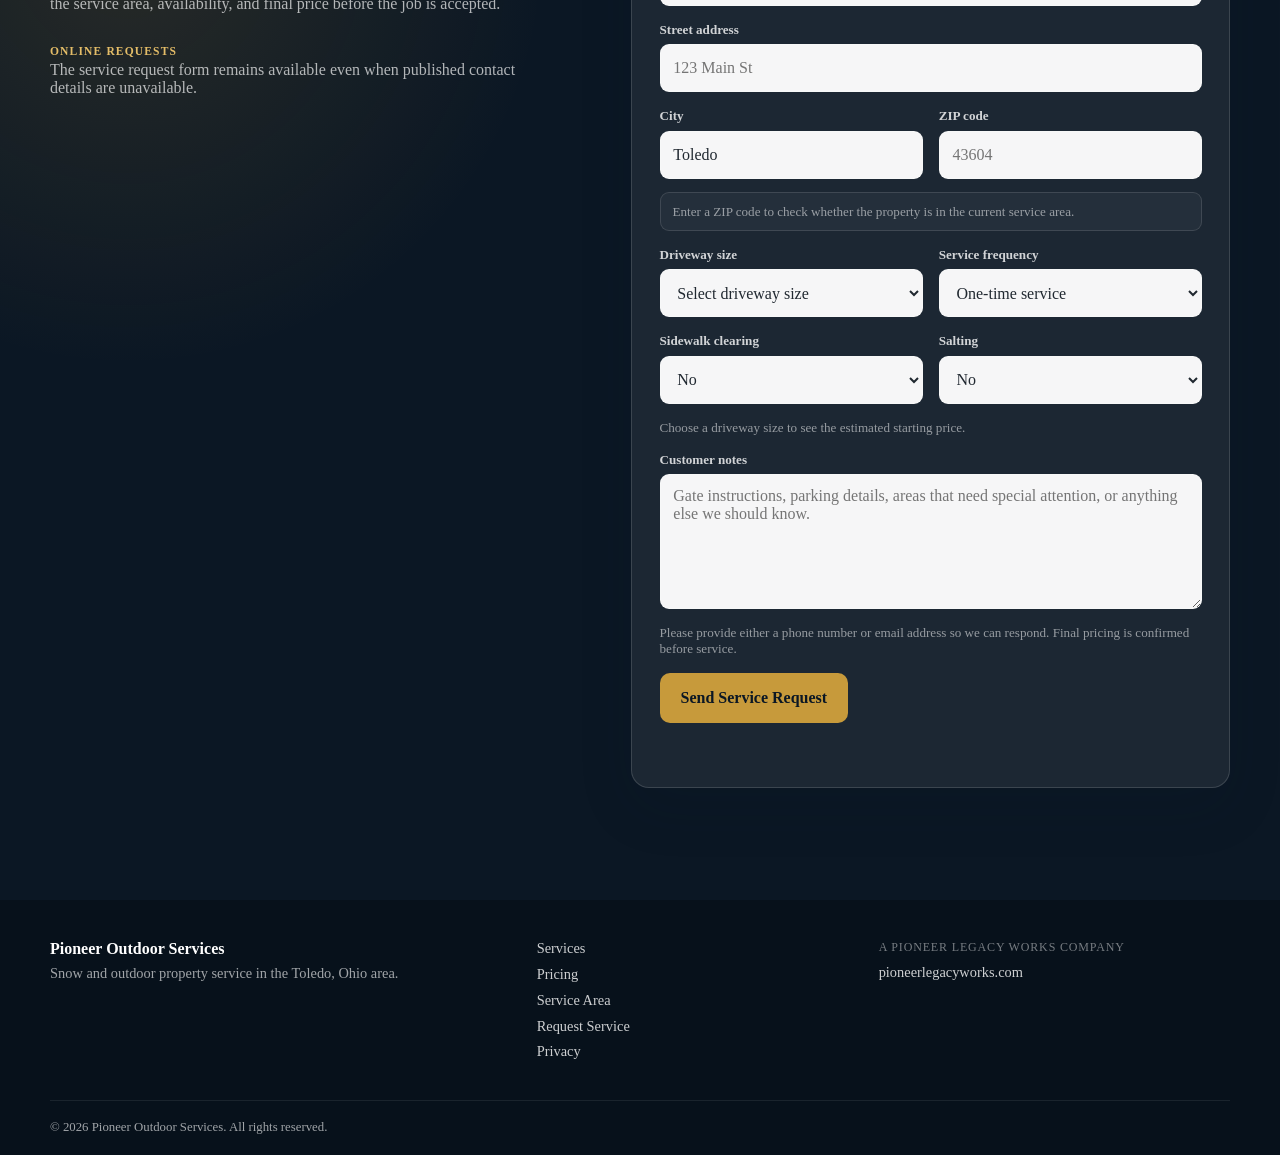
==== commit 93909a5f: "Route Services links to services page" ====
--- a/index.html
+++ b/index.html
@@ -28,7 +28,7 @@
 
       <div class="nav-menu" id="main-nav">
         <ul class="nav-links">
-          <li><a href="#services">Services</a></li>
+          <li><a href="services.html">Services</a></li>
           <li><a href="#pricing">Pricing</a></li>
           <li><a href="#service-area">Service Area</a></li>
           <li><a href="#about">About</a></li>
@@ -49,7 +49,7 @@
           </p>
           <div class="hero-actions">
             <a class="button button-primary" href="#request-service">Request Service</a>
-            <a class="button button-secondary" href="#services">View Services</a>
+            <a class="button button-secondary" href="services.html">View Services</a>
           </div>
           <div class="hero-meta" aria-label="Service highlights">
             <span>Residential service</span>
@@ -370,7 +370,7 @@
         <p>Snow and outdoor property service in the Toledo, Ohio area.</p>
       </div>
       <nav aria-label="Footer navigation">
-        <a href="#services">Services</a>
+        <a href="services.html">Services</a>
         <a href="#pricing">Pricing</a>
         <a href="#service-area">Service Area</a>
         <a href="#request-service">Request Service</a>
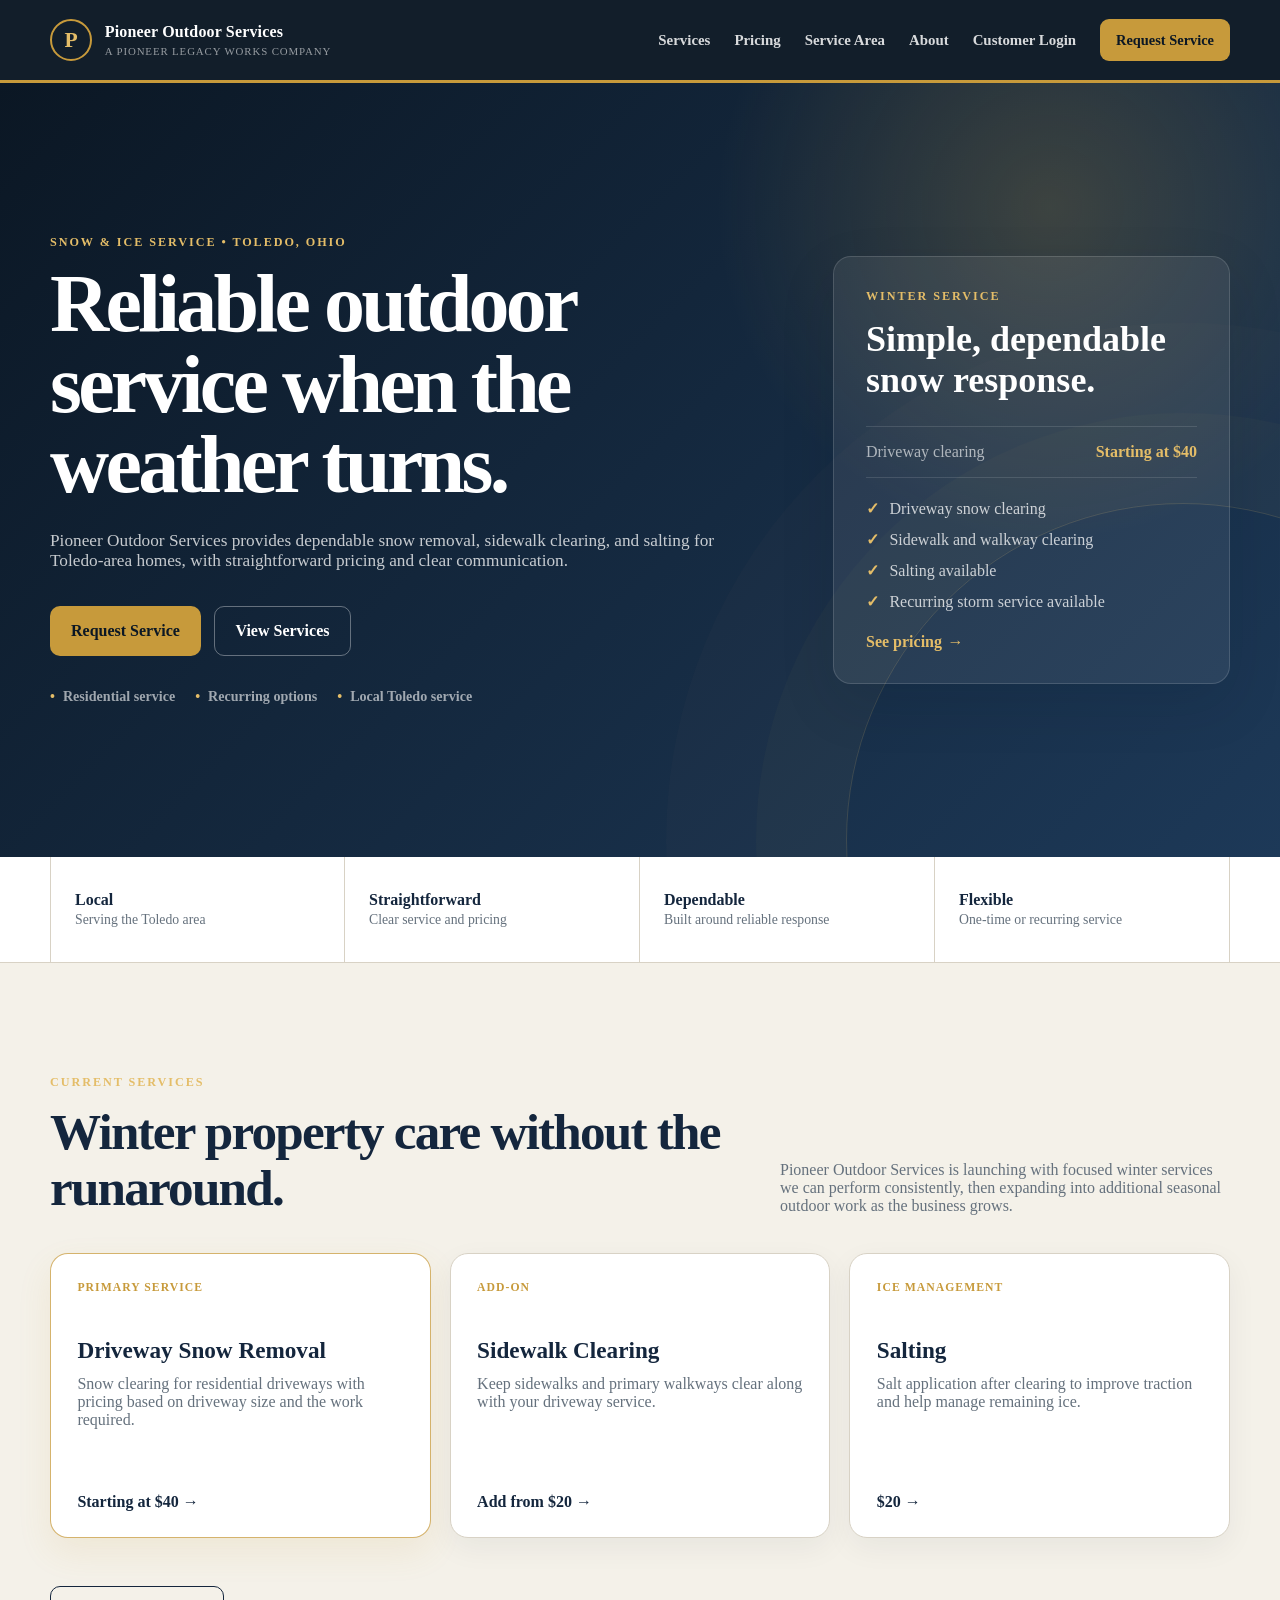
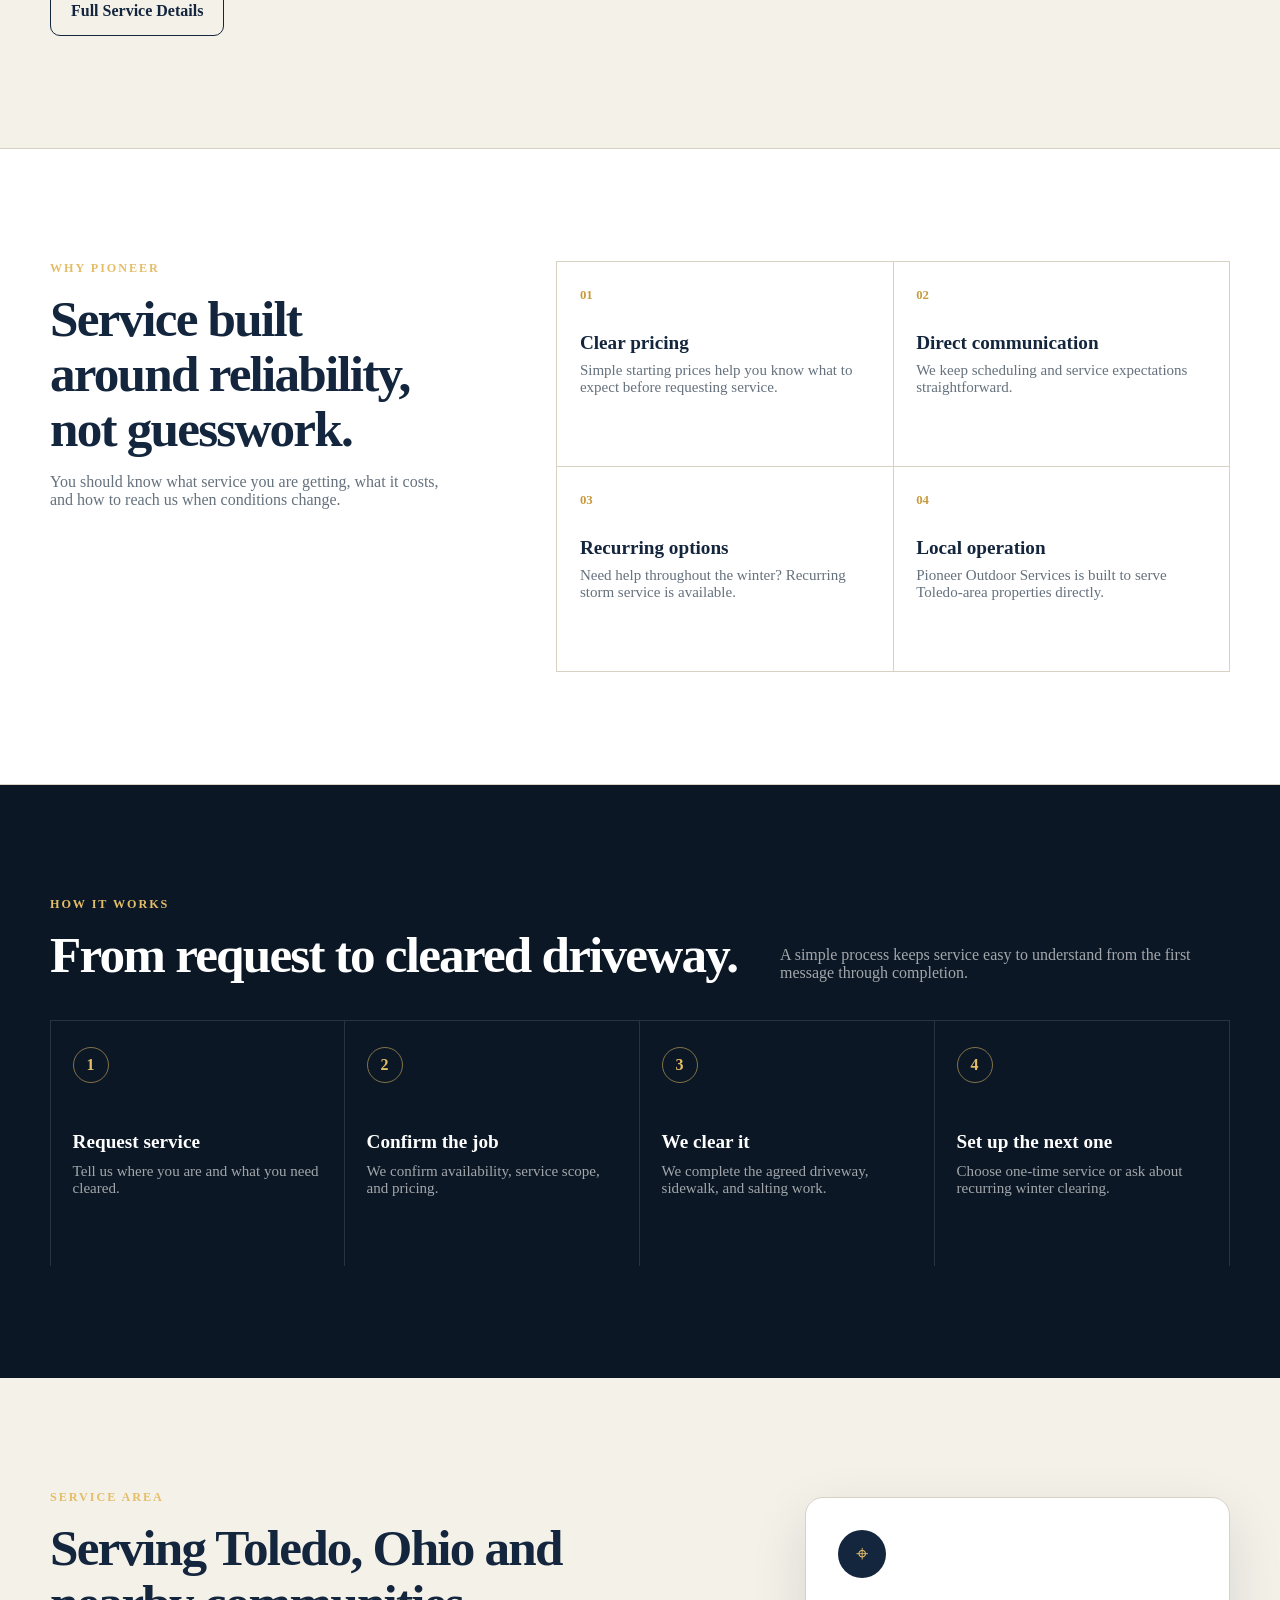
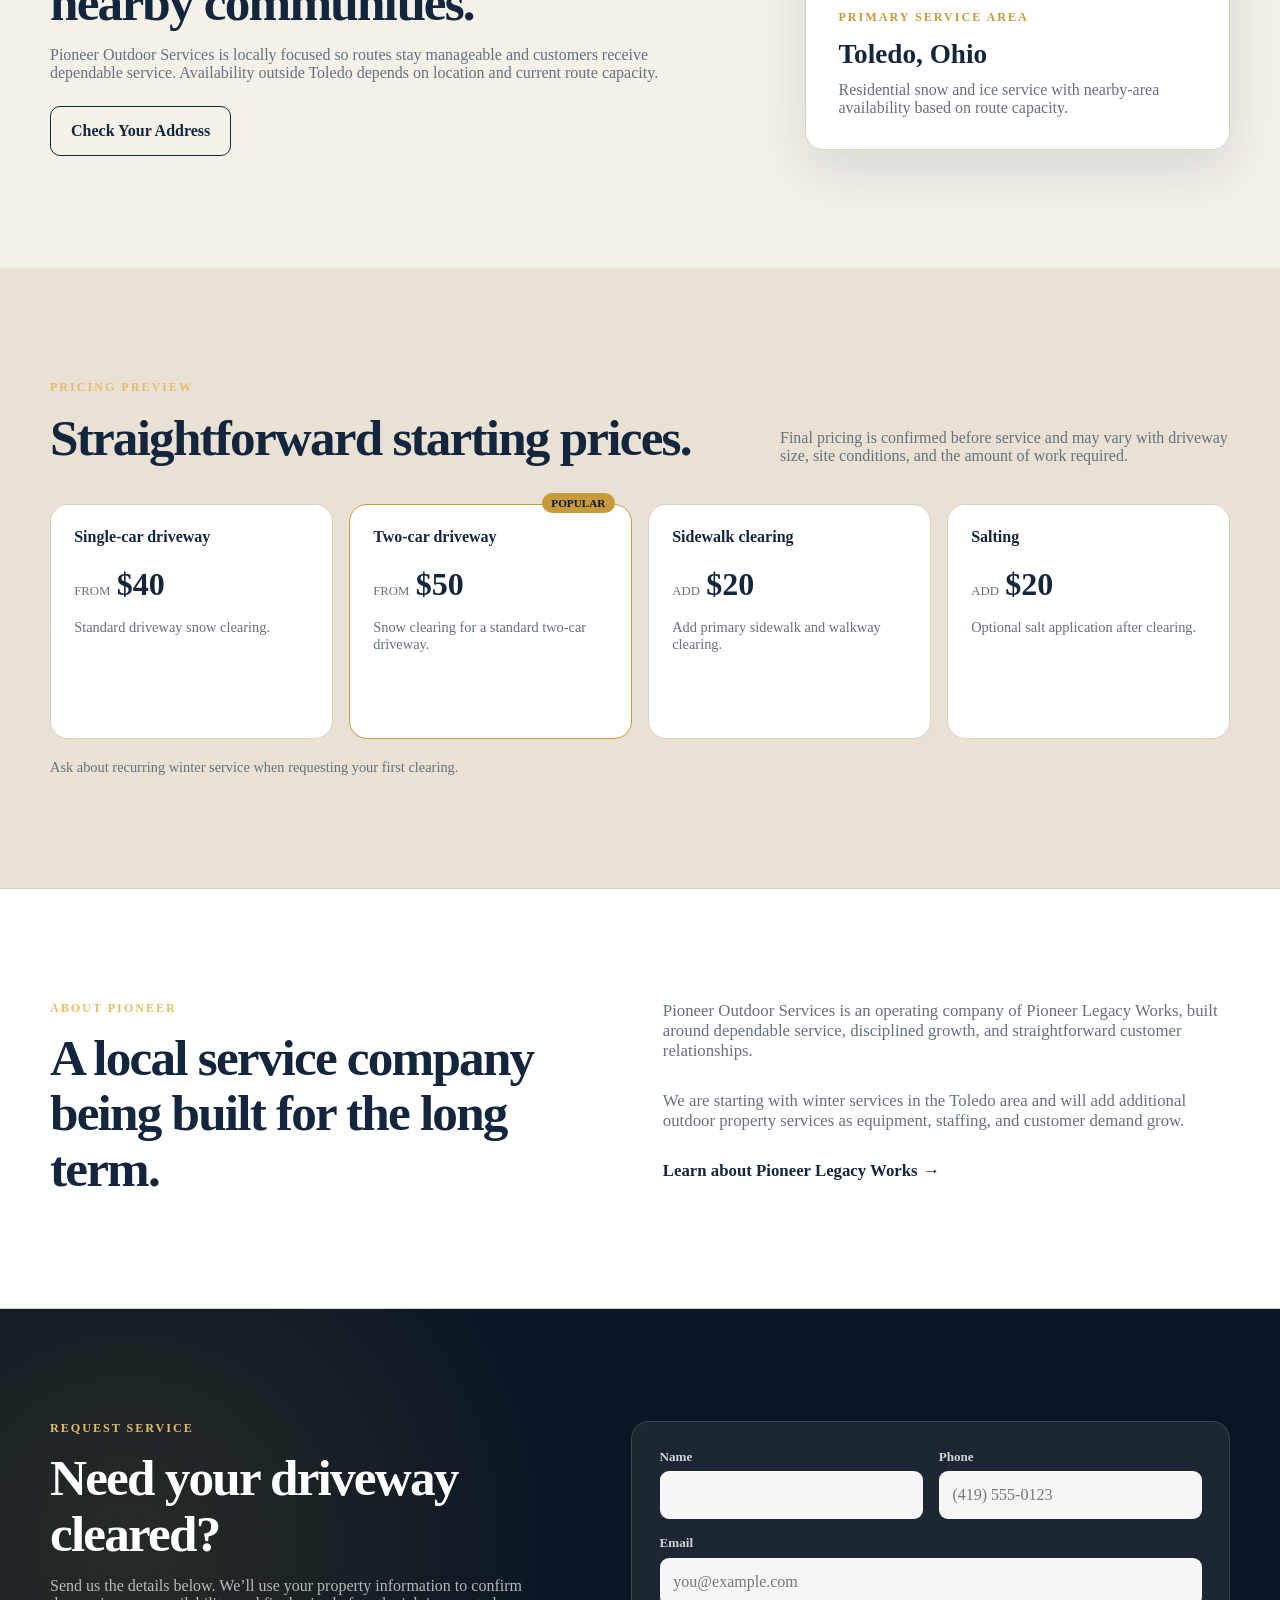
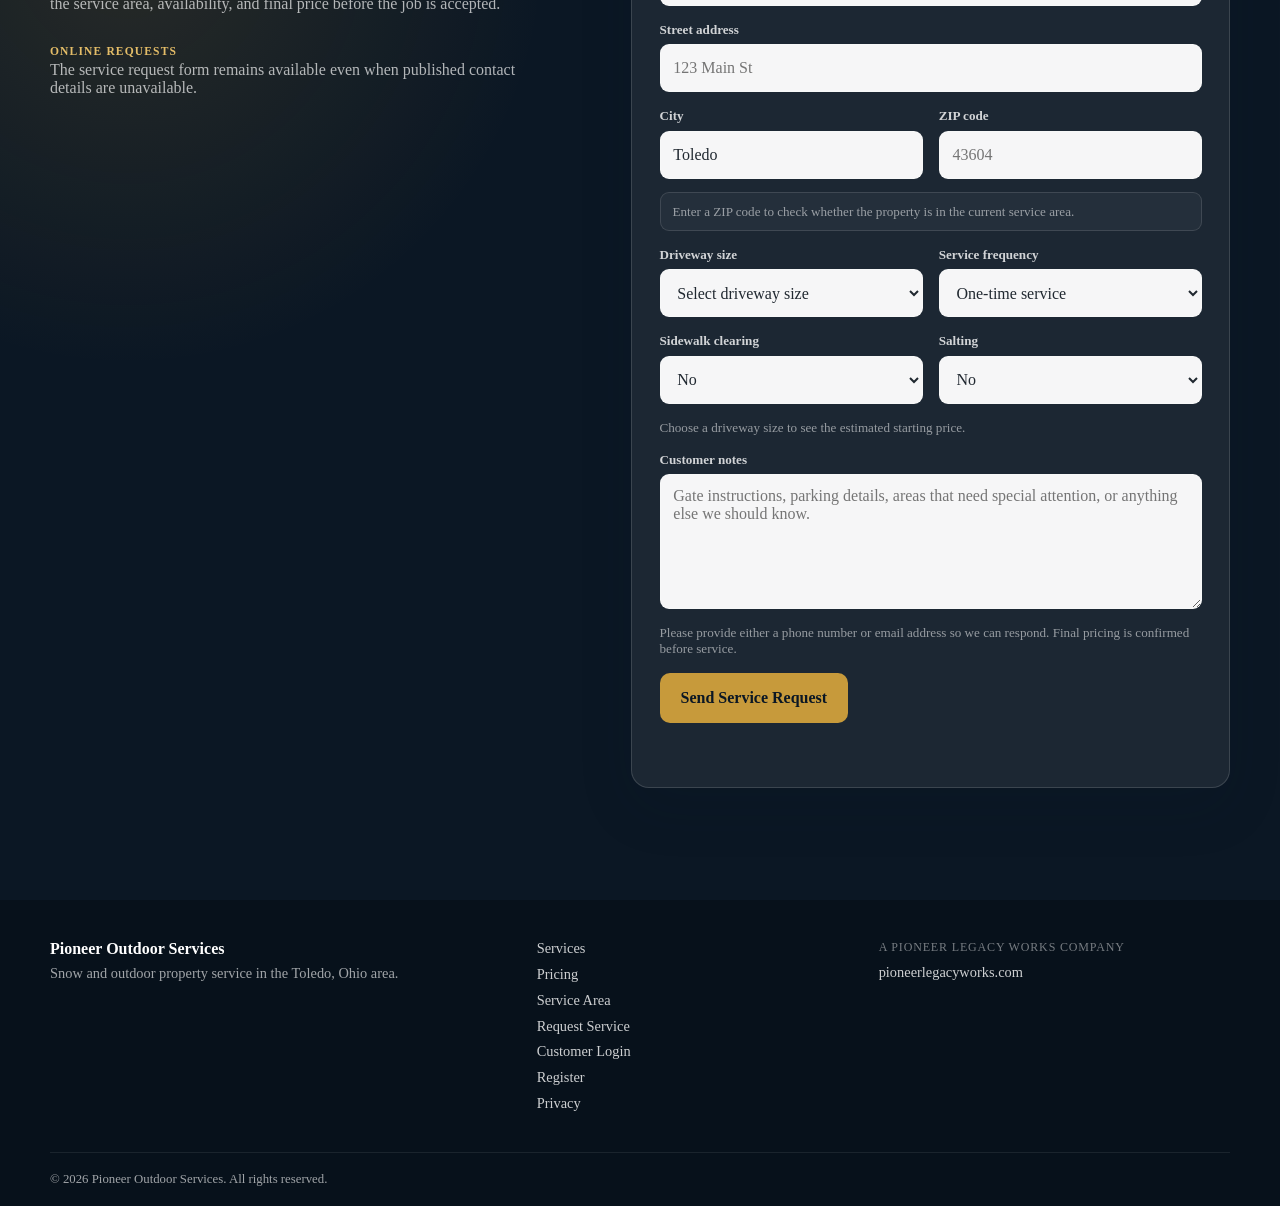
==== commit 8f21804d: "Add customer account access to homepage" ====
--- a/index.html
+++ b/index.html
@@ -7,6 +7,7 @@
   <title>Pioneer Outdoor Services | Toledo, Ohio</title>
   <link rel="stylesheet" href="styles.css">
   <script src="app.js" defer></script>
+  <script src="cms.js" defer></script>
 </head>
 <body>
   <header class="site-header">
@@ -32,6 +33,7 @@
           <li><a href="#pricing">Pricing</a></li>
           <li><a href="#service-area">Service Area</a></li>
           <li><a href="#about">About</a></li>
+          <li><a href="login.html">Customer Login</a></li>
         </ul>
         <a class="nav-cta" href="#request-service">Request Service</a>
       </div>
@@ -374,6 +376,8 @@
         <a href="#pricing">Pricing</a>
         <a href="#service-area">Service Area</a>
         <a href="#request-service">Request Service</a>
+        <a href="login.html">Customer Login</a>
+        <a href="register.html">Register</a>
       </nav>
       <div class="footer-parent">
         <span>A Pioneer Legacy Works Company</span>
@@ -385,4 +389,4 @@
     </div>
   </footer>
 </body>
-</html>
+</html>
